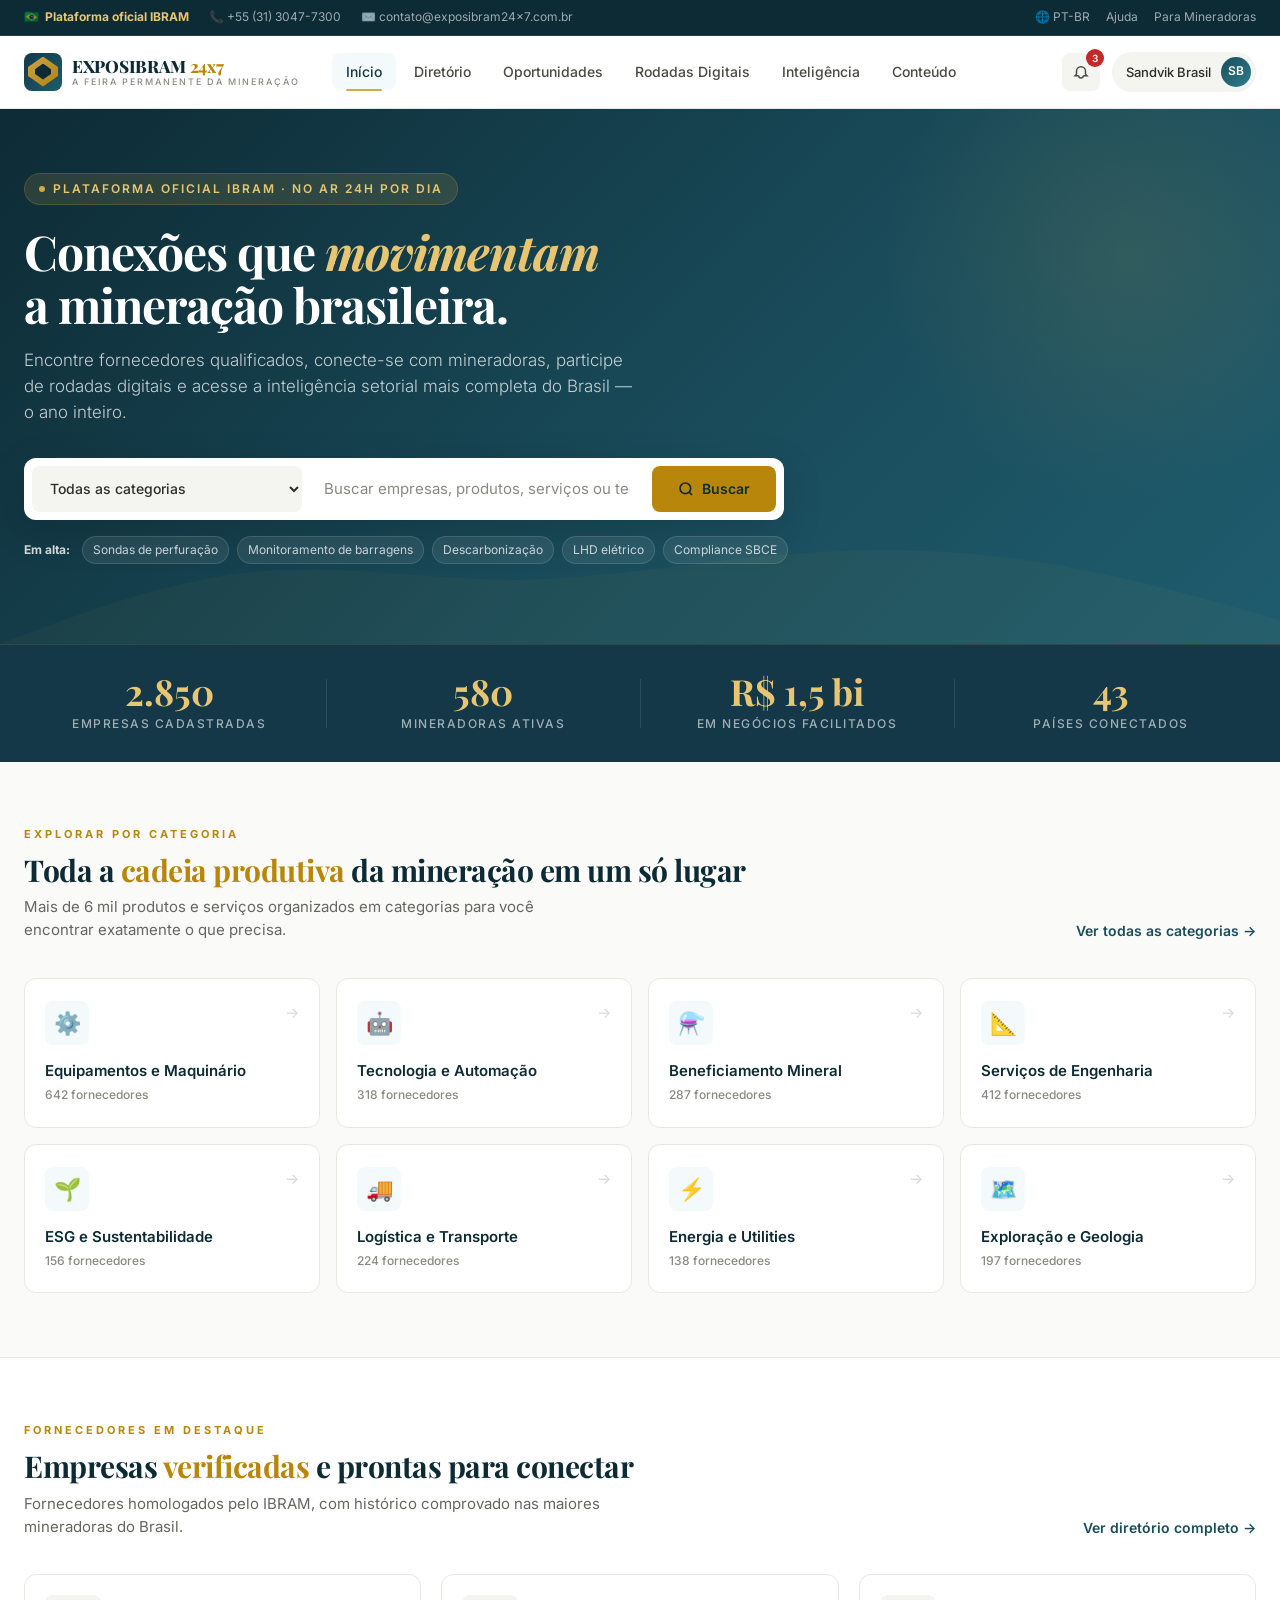
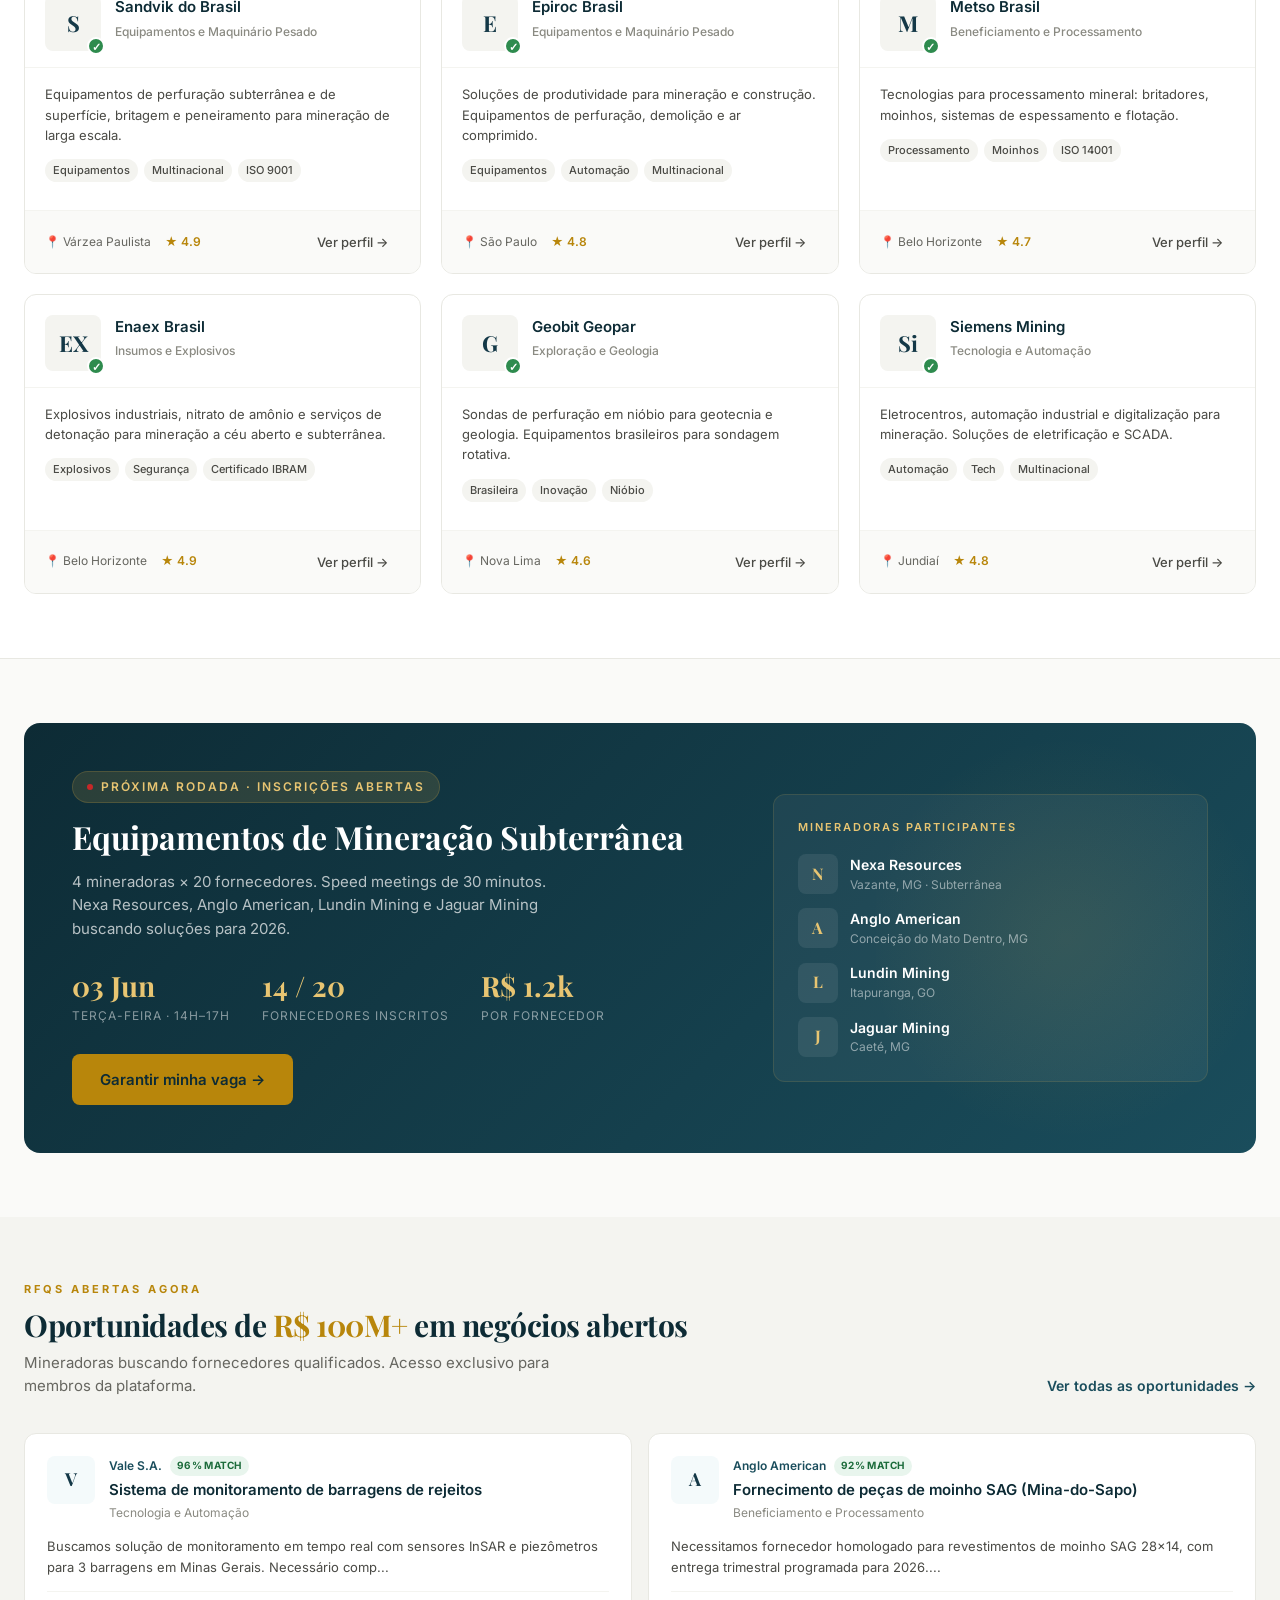
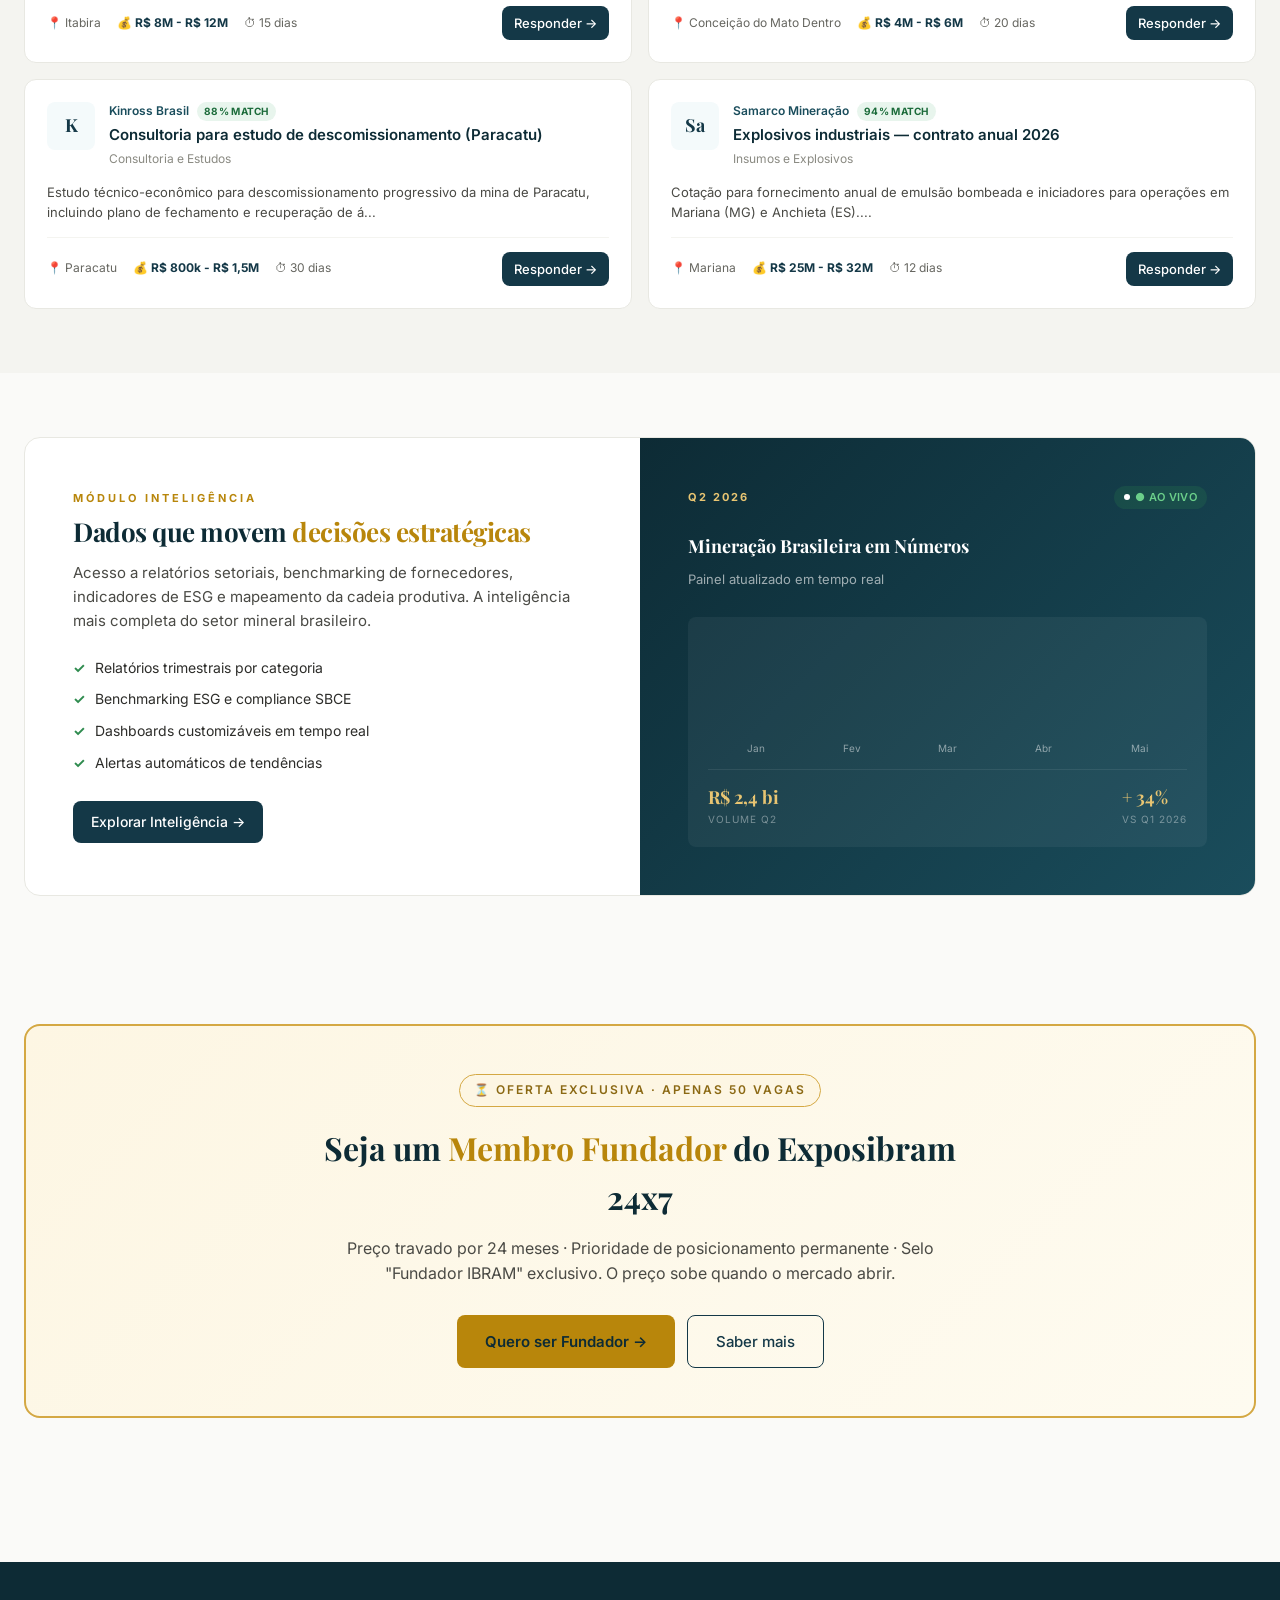
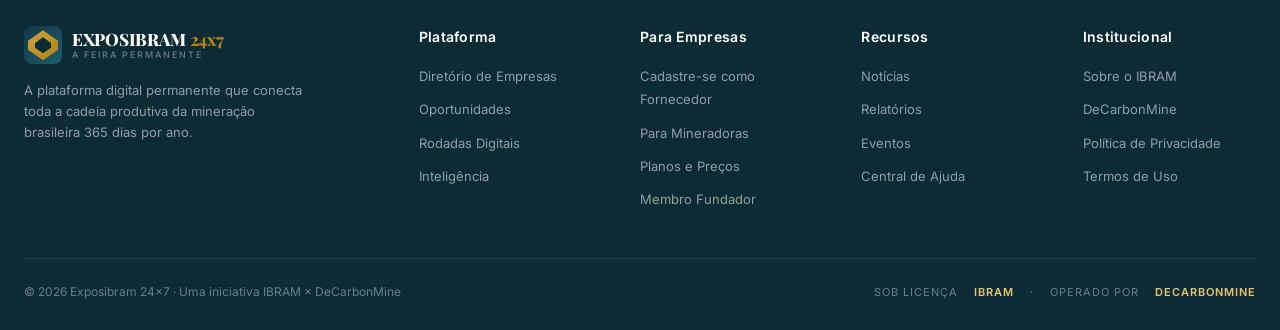
==== index.html @ fc219876 "MVP inicial - Exposibram 24x7 - Plataforma da mineração brasileira" ====
<!DOCTYPE html>
<html lang="pt-BR">
<head>
  <meta charset="UTF-8">
  <meta name="viewport" content="width=device-width, initial-scale=1.0">
  <title>Exposibram 24x7 · A Feira Permanente da Mineração Brasileira</title>
  <meta name="description" content="Plataforma digital permanente que conecta mineradoras, fornecedores, startups e todo o ecossistema da mineração brasileira 365 dias por ano.">
  <link rel="icon" type="image/svg+xml" href="data:image/svg+xml,%3Csvg xmlns='http://www.w3.org/2000/svg' viewBox='0 0 24 24'%3E%3Cpolygon points='12,2 22,8 22,16 12,22 2,16 2,8' fill='%23D4A843'/%3E%3C/svg%3E">
  <link rel="stylesheet" href="assets/styles.css">
</head>
<body data-nav="home">

  <div id="app-header"></div>

  <!-- ─── HERO ──────────────────────────────────────────────── -->
  <section class="hero">
    <div class="container hero-content">
      <span class="hero-eyebrow">
        <span style="width:6px;height:6px;background:var(--gold-500);border-radius:50%;display:inline-block"></span>
        Plataforma oficial IBRAM · No ar 24h por dia
      </span>
      <h1 class="hero-title">
        Conexões que <span>movimentam</span><br>
        a mineração brasileira.
      </h1>
      <p class="hero-subtitle">
        Encontre fornecedores qualificados, conecte-se com mineradoras, participe de rodadas digitais
        e acesse a inteligência setorial mais completa do Brasil — o ano inteiro.
      </p>

      <div class="search-hero">
        <select class="search-hero-select">
          <option>Todas as categorias</option>
          <option>Equipamentos e Maquinário</option>
          <option>Tecnologia e Automação</option>
          <option>Beneficiamento e Processamento</option>
          <option>Serviços de Engenharia</option>
          <option>ESG e Sustentabilidade</option>
          <option>Logística e Transporte</option>
        </select>
        <input class="search-hero-input" type="text" placeholder="Buscar empresas, produtos, serviços ou tecnologias...">
        <a href="diretorio.html" class="search-hero-btn">
          <svg width="16" height="16" viewBox="0 0 24 24" fill="none" stroke="currentColor" stroke-width="2.5"><circle cx="11" cy="11" r="8"/><line x1="21" y1="21" x2="16.65" y2="16.65"/></svg>
          Buscar
        </a>
      </div>

      <div class="search-suggestions">
        <strong>Em alta:</strong>
        <a href="#" class="search-suggestion">Sondas de perfuração</a>
        <a href="#" class="search-suggestion">Monitoramento de barragens</a>
        <a href="#" class="search-suggestion">Descarbonização</a>
        <a href="#" class="search-suggestion">LHD elétrico</a>
        <a href="#" class="search-suggestion">Compliance SBCE</a>
      </div>
    </div>
  </section>

  <!-- ─── STATS BAR ─────────────────────────────────────────── -->
  <section class="stats-bar">
    <div class="container">
      <div class="stats-grid">
        <div class="stat-item">
          <div class="stat-value">2.850</div>
          <div class="stat-label">Empresas Cadastradas</div>
        </div>
        <div class="stat-item">
          <div class="stat-value">580</div>
          <div class="stat-label">Mineradoras Ativas</div>
        </div>
        <div class="stat-item">
          <div class="stat-value">R$ 1,5 bi</div>
          <div class="stat-label">Em Negócios Facilitados</div>
        </div>
        <div class="stat-item">
          <div class="stat-value">43</div>
          <div class="stat-label">Países Conectados</div>
        </div>
      </div>
    </div>
  </section>

  <!-- ─── CATEGORIAS ────────────────────────────────────────── -->
  <section class="section">
    <div class="container">
      <div class="section-header">
        <div>
          <p class="section-eyebrow">Explorar por Categoria</p>
          <h2 class="section-title">Toda a <span>cadeia produtiva</span> da mineração em um só lugar</h2>
          <p class="section-sub">Mais de 6 mil produtos e serviços organizados em categorias para você encontrar exatamente o que precisa.</p>
        </div>
        <a href="diretorio.html" class="section-link">Ver todas as categorias →</a>
      </div>

      <div class="cat-grid">
        <a href="diretorio.html" class="cat-card">
          <div class="cat-card-icon">⚙️</div>
          <div class="cat-card-title">Equipamentos e Maquinário</div>
          <div class="cat-card-count">642 fornecedores</div>
          <span class="cat-card-arrow">→</span>
        </a>
        <a href="diretorio.html" class="cat-card">
          <div class="cat-card-icon">🤖</div>
          <div class="cat-card-title">Tecnologia e Automação</div>
          <div class="cat-card-count">318 fornecedores</div>
          <span class="cat-card-arrow">→</span>
        </a>
        <a href="diretorio.html" class="cat-card">
          <div class="cat-card-icon">⚗️</div>
          <div class="cat-card-title">Beneficiamento Mineral</div>
          <div class="cat-card-count">287 fornecedores</div>
          <span class="cat-card-arrow">→</span>
        </a>
        <a href="diretorio.html" class="cat-card">
          <div class="cat-card-icon">📐</div>
          <div class="cat-card-title">Serviços de Engenharia</div>
          <div class="cat-card-count">412 fornecedores</div>
          <span class="cat-card-arrow">→</span>
        </a>
        <a href="diretorio.html" class="cat-card">
          <div class="cat-card-icon">🌱</div>
          <div class="cat-card-title">ESG e Sustentabilidade</div>
          <div class="cat-card-count">156 fornecedores</div>
          <span class="cat-card-arrow">→</span>
        </a>
        <a href="diretorio.html" class="cat-card">
          <div class="cat-card-icon">🚚</div>
          <div class="cat-card-title">Logística e Transporte</div>
          <div class="cat-card-count">224 fornecedores</div>
          <span class="cat-card-arrow">→</span>
        </a>
        <a href="diretorio.html" class="cat-card">
          <div class="cat-card-icon">⚡</div>
          <div class="cat-card-title">Energia e Utilities</div>
          <div class="cat-card-count">138 fornecedores</div>
          <span class="cat-card-arrow">→</span>
        </a>
        <a href="diretorio.html" class="cat-card">
          <div class="cat-card-icon">🗺️</div>
          <div class="cat-card-title">Exploração e Geologia</div>
          <div class="cat-card-count">197 fornecedores</div>
          <span class="cat-card-arrow">→</span>
        </a>
      </div>
    </div>
  </section>

  <!-- ─── FORNECEDORES EM DESTAQUE ──────────────────────────── -->
  <section class="section" style="background:var(--white); border-top:1px solid var(--gray-200); border-bottom:1px solid var(--gray-200)">
    <div class="container">
      <div class="section-header">
        <div>
          <p class="section-eyebrow">Fornecedores em Destaque</p>
          <h2 class="section-title">Empresas <span>verificadas</span> e prontas para conectar</h2>
          <p class="section-sub">Fornecedores homologados pelo IBRAM, com histórico comprovado nas maiores mineradoras do Brasil.</p>
        </div>
        <a href="diretorio.html" class="section-link">Ver diretório completo →</a>
      </div>

      <div class="company-grid" id="featured-suppliers"></div>
    </div>
  </section>

  <!-- ─── PRÓXIMA RODADA DIGITAL ────────────────────────────── -->
  <section class="section">
    <div class="container">
      <div style="background: linear-gradient(135deg, var(--teal-900), var(--teal-700)); border-radius: var(--radius-xl); padding: 48px; color: var(--white); position:relative; overflow:hidden;">
        <div style="position:absolute; top:0; right:0; width: 380px; height: 100%; background: radial-gradient(circle, rgba(212,168,67,0.1) 0%, transparent 70%);"></div>
        <div style="position:relative; z-index:1; display: grid; grid-template-columns: 1.5fr 1fr; gap: 48px; align-items: center;">
          <div>
            <span class="hero-eyebrow" style="margin-bottom: 16px">
              <span style="width:6px;height:6px;background:var(--red-500);border-radius:50%;display:inline-block;animation:pulse 2s infinite"></span>
              Próxima Rodada · Inscrições Abertas
            </span>
            <h2 style="font-family:var(--font-serif); font-size: 32px; font-weight: 700; line-height: 1.15; margin-bottom: 14px; color: var(--white);">
              Equipamentos de Mineração Subterrânea
            </h2>
            <p style="font-size: 15px; color: rgba(255,255,255,0.7); margin-bottom: 24px; max-width: 480px;">
              4 mineradoras × 20 fornecedores. Speed meetings de 30 minutos. Nexa Resources, Anglo American, Lundin Mining e Jaguar Mining buscando soluções para 2026.
            </p>
            <div style="display:flex; gap:32px; margin-bottom: 28px;">
              <div>
                <div style="font-family:var(--font-serif); font-size: 28px; font-weight:700; color: var(--gold-400)">03 Jun</div>
                <div style="font-size: 12px; color: rgba(255,255,255,0.5); text-transform:uppercase; letter-spacing:1px">Terça-feira · 14h–17h</div>
              </div>
              <div>
                <div style="font-family:var(--font-serif); font-size: 28px; font-weight:700; color: var(--gold-400)">14 / 20</div>
                <div style="font-size: 12px; color: rgba(255,255,255,0.5); text-transform:uppercase; letter-spacing:1px">Fornecedores inscritos</div>
              </div>
              <div>
                <div style="font-family:var(--font-serif); font-size: 28px; font-weight:700; color: var(--gold-400)">R$ 1.2k</div>
                <div style="font-size: 12px; color: rgba(255,255,255,0.5); text-transform:uppercase; letter-spacing:1px">Por fornecedor</div>
              </div>
            </div>
            <a href="rodadas.html" class="btn btn-gold btn-lg">
              Garantir minha vaga →
            </a>
          </div>
          <div style="background: rgba(255,255,255,0.05); border: 1px solid rgba(212,168,67,0.15); border-radius: var(--radius-lg); padding: 24px;">
            <p style="font-size: 11px; color: var(--gold-400); letter-spacing: 2px; text-transform: uppercase; font-weight: 600; margin-bottom: 18px">Mineradoras participantes</p>
            <div style="display:flex; flex-direction:column; gap: 14px">
              <div style="display:flex; align-items:center; gap: 12px">
                <div style="width:40px;height:40px;background:rgba(255,255,255,0.08);border-radius:8px;display:flex;align-items:center;justify-content:center;font-family:var(--font-serif);font-weight:700;color:var(--gold-400);font-size:16px">N</div>
                <div>
                  <div style="color: var(--white); font-weight: 600; font-size: 14px">Nexa Resources</div>
                  <div style="color: rgba(255,255,255,0.5); font-size: 12px">Vazante, MG · Subterrânea</div>
                </div>
              </div>
              <div style="display:flex; align-items:center; gap: 12px">
                <div style="width:40px;height:40px;background:rgba(255,255,255,0.08);border-radius:8px;display:flex;align-items:center;justify-content:center;font-family:var(--font-serif);font-weight:700;color:var(--gold-400);font-size:16px">A</div>
                <div>
                  <div style="color: var(--white); font-weight: 600; font-size: 14px">Anglo American</div>
                  <div style="color: rgba(255,255,255,0.5); font-size: 12px">Conceição do Mato Dentro, MG</div>
                </div>
              </div>
              <div style="display:flex; align-items:center; gap: 12px">
                <div style="width:40px;height:40px;background:rgba(255,255,255,0.08);border-radius:8px;display:flex;align-items:center;justify-content:center;font-family:var(--font-serif);font-weight:700;color:var(--gold-400);font-size:16px">L</div>
                <div>
                  <div style="color: var(--white); font-weight: 600; font-size: 14px">Lundin Mining</div>
                  <div style="color: rgba(255,255,255,0.5); font-size: 12px">Itapuranga, GO</div>
                </div>
              </div>
              <div style="display:flex; align-items:center; gap: 12px">
                <div style="width:40px;height:40px;background:rgba(255,255,255,0.08);border-radius:8px;display:flex;align-items:center;justify-content:center;font-family:var(--font-serif);font-weight:700;color:var(--gold-400);font-size:16px">J</div>
                <div>
                  <div style="color: var(--white); font-weight: 600; font-size: 14px">Jaguar Mining</div>
                  <div style="color: rgba(255,255,255,0.5); font-size: 12px">Caeté, MG</div>
                </div>
              </div>
            </div>
          </div>
        </div>
      </div>
    </div>
  </section>

  <!-- ─── OPORTUNIDADES EM DESTAQUE ─────────────────────────── -->
  <section class="section" style="background: var(--gray-100)">
    <div class="container">
      <div class="section-header">
        <div>
          <p class="section-eyebrow">RFQs Abertas Agora</p>
          <h2 class="section-title">Oportunidades de <span>R$ 100M+</span> em negócios abertos</h2>
          <p class="section-sub">Mineradoras buscando fornecedores qualificados. Acesso exclusivo para membros da plataforma.</p>
        </div>
        <a href="rfq.html" class="section-link">Ver todas as oportunidades →</a>
      </div>

      <div style="display: grid; grid-template-columns: repeat(2, 1fr); gap: 16px" id="featured-rfqs"></div>
    </div>
  </section>

  <!-- ─── INTELIGÊNCIA SETORIAL TEASER ──────────────────────── -->
  <section class="section">
    <div class="container">
      <div style="background:var(--white); border:1px solid var(--gray-200); border-radius:var(--radius-xl); overflow:hidden; display:grid; grid-template-columns: 1fr 1fr;">
        <div style="padding: 48px; display:flex; flex-direction:column; justify-content:center;">
          <p class="section-eyebrow">Módulo Inteligência</p>
          <h2 class="section-title" style="font-size:26px; margin-bottom:14px">Dados que movem <span>decisões estratégicas</span></h2>
          <p style="color: var(--gray-700); margin-bottom: 24px; line-height: 1.6;">
            Acesso a relatórios setoriais, benchmarking de fornecedores, indicadores de ESG e mapeamento da cadeia produtiva.
            A inteligência mais completa do setor mineral brasileiro.
          </p>
          <ul style="list-style:none; display:flex; flex-direction:column; gap:10px; margin-bottom: 28px;">
            <li style="display:flex; align-items:center; gap:10px; font-size:14px; color:var(--gray-800)">
              <span style="color:var(--green-500); font-weight:700">✓</span> Relatórios trimestrais por categoria
            </li>
            <li style="display:flex; align-items:center; gap:10px; font-size:14px; color:var(--gray-800)">
              <span style="color:var(--green-500); font-weight:700">✓</span> Benchmarking ESG e compliance SBCE
            </li>
            <li style="display:flex; align-items:center; gap:10px; font-size:14px; color:var(--gray-800)">
              <span style="color:var(--green-500); font-weight:700">✓</span> Dashboards customizáveis em tempo real
            </li>
            <li style="display:flex; align-items:center; gap:10px; font-size:14px; color:var(--gray-800)">
              <span style="color:var(--green-500); font-weight:700">✓</span> Alertas automáticos de tendências
            </li>
          </ul>
          <a href="inteligencia.html" class="btn btn-primary" style="align-self: flex-start">
            Explorar Inteligência →
          </a>
        </div>
        <div style="background: linear-gradient(135deg, var(--teal-900), var(--teal-700)); padding: 48px; position:relative; overflow:hidden;">
          <div style="position:relative; z-index:1;">
            <div style="display:flex; align-items:center; justify-content:space-between; margin-bottom: 24px;">
              <span style="color: var(--gold-400); font-size:11px; font-weight:700; letter-spacing:2px; text-transform:uppercase">Q2 2026</span>
              <span class="badge-pill badge-live" style="background:rgba(46,139,78,0.2); color: #6BCF8A">● AO VIVO</span>
            </div>
            <h3 style="color: var(--white); font-family:var(--font-serif); font-size:18px; font-weight: 700; margin-bottom: 8px;">Mineração Brasileira em Números</h3>
            <p style="color: rgba(255,255,255,0.6); font-size: 13px; margin-bottom: 28px;">Painel atualizado em tempo real</p>

            <!-- Mini chart simulado -->
            <div style="background: rgba(255,255,255,0.05); border-radius: var(--radius-md); padding: 20px;">
              <div style="display:flex; justify-content:space-between; align-items:flex-end; height: 120px; margin-bottom: 12px;">
                <div style="flex:1; display:flex; flex-direction:column; align-items:center; gap:8px;">
                  <div style="width:24px; height:48%; background: linear-gradient(180deg, var(--gold-500), var(--gold-700)); border-radius: 3px 3px 0 0"></div>
                  <span style="color:rgba(255,255,255,0.5); font-size:10px">Jan</span>
                </div>
                <div style="flex:1; display:flex; flex-direction:column; align-items:center; gap:8px;">
                  <div style="width:24px; height:62%; background: linear-gradient(180deg, var(--gold-500), var(--gold-700)); border-radius: 3px 3px 0 0"></div>
                  <span style="color:rgba(255,255,255,0.5); font-size:10px">Fev</span>
                </div>
                <div style="flex:1; display:flex; flex-direction:column; align-items:center; gap:8px;">
                  <div style="width:24px; height:75%; background: linear-gradient(180deg, var(--gold-500), var(--gold-700)); border-radius: 3px 3px 0 0"></div>
                  <span style="color:rgba(255,255,255,0.5); font-size:10px">Mar</span>
                </div>
                <div style="flex:1; display:flex; flex-direction:column; align-items:center; gap:8px;">
                  <div style="width:24px; height:82%; background: linear-gradient(180deg, var(--gold-500), var(--gold-700)); border-radius: 3px 3px 0 0"></div>
                  <span style="color:rgba(255,255,255,0.5); font-size:10px">Abr</span>
                </div>
                <div style="flex:1; display:flex; flex-direction:column; align-items:center; gap:8px;">
                  <div style="width:24px; height:94%; background: linear-gradient(180deg, var(--gold-500), var(--gold-700)); border-radius: 3px 3px 0 0"></div>
                  <span style="color:rgba(255,255,255,0.5); font-size:10px">Mai</span>
                </div>
              </div>
              <div style="display:flex; justify-content:space-between; padding-top:14px; border-top:1px solid rgba(255,255,255,0.08)">
                <div>
                  <div style="color:var(--gold-400); font-family:var(--font-serif); font-size:18px; font-weight:700">R$ 2,4 bi</div>
                  <div style="color:rgba(255,255,255,0.4); font-size:10px; text-transform:uppercase; letter-spacing:1px">Volume Q2</div>
                </div>
                <div>
                  <div style="color:var(--gold-400); font-family:var(--font-serif); font-size:18px; font-weight:700">+ 34%</div>
                  <div style="color:rgba(255,255,255,0.4); font-size:10px; text-transform:uppercase; letter-spacing:1px">vs Q1 2026</div>
                </div>
              </div>
            </div>
          </div>
        </div>
      </div>
    </div>
  </section>

  <!-- ─── CTA FUNDADOR ──────────────────────────────────────── -->
  <section class="section">
    <div class="container">
      <div style="background:linear-gradient(135deg, var(--gold-100), var(--gold-50)); border: 2px solid var(--gold-500); border-radius: var(--radius-xl); padding: 48px; text-align: center; position:relative; overflow:hidden;">
        <span class="hero-eyebrow" style="background: var(--gold-100); color: var(--gold-700); border: 1px solid var(--gold-500); margin-bottom: 16px">
          ⏳ Oferta Exclusiva · Apenas 50 Vagas
        </span>
        <h2 style="font-family:var(--font-serif); font-size: 32px; font-weight: 700; color: var(--teal-900); margin-bottom: 14px; max-width: 700px; margin-inline:auto;">
          Seja um <span style="color:var(--gold-600)">Membro Fundador</span> do Exposibram 24x7
        </h2>
        <p style="font-size: 16px; color: var(--gray-700); max-width: 620px; margin: 0 auto 28px; line-height: 1.6;">
          Preço travado por 24 meses · Prioridade de posicionamento permanente · Selo "Fundador IBRAM" exclusivo.
          O preço sobe quando o mercado abrir.
        </p>
        <div style="display:inline-flex; gap: 12px;">
          <a href="#" class="btn btn-gold btn-lg">Quero ser Fundador →</a>
          <a href="#" class="btn btn-outline btn-lg">Saber mais</a>
        </div>
      </div>
    </div>
  </section>

  <div id="app-footer"></div>

  <script src="assets/shared.js"></script>
  <script>
    document.addEventListener('DOMContentLoaded', () => {
      // Renderizar fornecedores em destaque (primeiros 6)
      const featured = MOCK.FORNECEDORES.slice(0, 6).map(f => `
        <div class="company-card">
          <div class="company-card-header">
            <div class="company-logo verified">${f.sigla}</div>
            <div class="company-info">
              <div class="company-name">${f.nome}</div>
              <div class="company-cat">${f.categoria}</div>
            </div>
          </div>
          <div class="company-card-body">
            <p class="company-desc">${f.descricao}</p>
            <div class="company-tags">
              ${f.tags.slice(0, 3).map(t => `<span class="tag">${t}</span>`).join('')}
            </div>
          </div>
          <div class="company-card-footer">
            <div class="company-meta">
              <span class="company-meta-item">📍 ${f.cidade.split(',')[0]}</span>
              <span class="company-meta-item company-rating">★ ${f.rating}</span>
            </div>
            <a href="empresa.html" class="btn btn-ghost btn-sm">Ver perfil →</a>
          </div>
        </div>
      `).join('');
      document.getElementById('featured-suppliers').innerHTML = featured;

      // Renderizar RFQs em destaque
      const rfqs = MOCK.RFQS.slice(0, 4).map(r => `
        <div style="background:var(--white); border:1px solid var(--gray-200); border-radius:var(--radius-lg); padding: 22px; transition: all 0.2s; cursor:pointer" onmouseover="this.style.borderColor='var(--teal-500)'; this.style.transform='translateY(-2px)'; this.style.boxShadow='var(--shadow-lg)'" onmouseout="this.style.borderColor='var(--gray-200)'; this.style.transform=''; this.style.boxShadow=''">
          <div style="display:flex; align-items:flex-start; gap: 14px; margin-bottom: 14px;">
            <div style="width:48px; height:48px; background:var(--teal-50); color:var(--teal-800); border-radius:var(--radius-md); display:flex; align-items:center; justify-content:center; font-family:var(--font-serif); font-weight:700; font-size:18px; flex-shrink:0">${r.sigla}</div>
            <div style="flex:1; min-width:0">
              <div style="display:flex; align-items:center; gap: 8px; margin-bottom: 4px;">
                <span style="font-size: 12px; font-weight: 600; color: var(--teal-700)">${r.mineradora}</span>
                <span style="background: var(--green-100); color: var(--green-600); font-size: 10px; font-weight: 700; padding: 2px 7px; border-radius: var(--radius-full); letter-spacing: 0.3px">${r.match}% MATCH</span>
              </div>
              <h3 style="font-weight:600; color:var(--teal-900); font-size: 15px; line-height: 1.35; margin-bottom: 4px">${r.titulo}</h3>
              <div style="font-size:12px; color:var(--gray-500)">${r.categoria}</div>
            </div>
          </div>
          <p style="font-size:13px; color:var(--gray-700); line-height:1.55; margin-bottom: 14px;">${r.descricao.substring(0, 130)}...</p>
          <div style="display:flex; align-items:center; justify-content:space-between; padding-top:14px; border-top: 1px solid var(--gray-100);">
            <div style="display:flex; gap: 16px; font-size: 12px; color: var(--gray-600);">
              <span>📍 ${r.local.split(',')[0]}</span>
              <span>💰 <strong style="color: var(--teal-800)">${r.valor}</strong></span>
              <span>⏱ ${r.prazo}</span>
            </div>
            <a href="rfq.html" class="btn btn-primary btn-sm">Responder →</a>
          </div>
        </div>
      `).join('');
      document.getElementById('featured-rfqs').innerHTML = rfqs;
    });
  </script>
</body>
</html>
---- assets/styles.css ----
/* ═══════════════════════════════════════════════════════════════════
   EXPOSIBRAM 24x7 — DESIGN SYSTEM
   Plataforma Digital Permanente da Mineração Brasileira
═══════════════════════════════════════════════════════════════════ */

@import url('https://fonts.googleapis.com/css2?family=Inter:wght@300;400;500;600;700;800&family=Playfair+Display:wght@600;700;800&family=JetBrains+Mono:wght@400;500&display=swap');

/* ── DESIGN TOKENS ─────────────────────────────────────────────── */
:root {
  /* Cores institucionais — paleta IBRAM × DCM */
  --teal-900: #0D2B35;
  --teal-800: #143847;
  --teal-700: #1A4D5C;
  --teal-600: #1E5C6E;
  --teal-500: #2E7D8C;
  --teal-100: #E6F2F5;
  --teal-50:  #F4FAFB;

  --gold-700: #8B6914;
  --gold-600: #B8860B;
  --gold-500: #D4A843;
  --gold-400: #E8C572;
  --gold-100: #FDF6E3;
  --gold-50:  #FEFBF0;

  --green-600: #1B6B3A;
  --green-500: #2E8B4E;
  --green-100: #E8F5ED;

  --red-600:  #8B1C1C;
  --red-500:  #C62828;
  --red-100:  #FDECEC;

  --gray-900: #1A1A18;
  --gray-800: #2D2D2A;
  --gray-700: #4A4A45;
  --gray-600: #666660;
  --gray-500: #8A8A82;
  --gray-400: #B5B5AD;
  --gray-300: #D8D8D2;
  --gray-200: #E8E8E2;
  --gray-100: #F4F4F0;
  --gray-50:  #FAFAF8;

  --white: #FFFFFF;

  /* Tipografia */
  --font-serif: 'Playfair Display', Georgia, serif;
  --font-sans: 'Inter', -apple-system, BlinkMacSystemFont, sans-serif;
  --font-mono: 'JetBrains Mono', 'Courier New', monospace;

  /* Espaçamento e medidas */
  --radius-sm: 4px;
  --radius-md: 8px;
  --radius-lg: 12px;
  --radius-xl: 16px;
  --radius-2xl: 24px;
  --radius-full: 9999px;

  --shadow-sm: 0 1px 2px rgba(13, 43, 53, 0.04);
  --shadow-md: 0 2px 8px rgba(13, 43, 53, 0.06);
  --shadow-lg: 0 8px 24px rgba(13, 43, 53, 0.08);
  --shadow-xl: 0 16px 40px rgba(13, 43, 53, 0.12);

  --transition: all 0.2s cubic-bezier(0.4, 0, 0.2, 1);
}

/* ── RESET & BASE ─────────────────────────────────────────────── */
*, *::before, *::after { box-sizing: border-box; margin: 0; padding: 0; }

html { -webkit-font-smoothing: antialiased; -moz-osx-font-smoothing: grayscale; scroll-behavior: smooth; }

body {
  font-family: var(--font-sans);
  font-size: 15px;
  line-height: 1.55;
  color: var(--gray-900);
  background: var(--gray-50);
  min-height: 100vh;
}

img { max-width: 100%; display: block; }
a { color: inherit; text-decoration: none; }
button { font-family: inherit; cursor: pointer; border: none; background: none; }
input, textarea, select { font-family: inherit; font-size: inherit; }

/* ── HEADER / NAVEGAÇÃO ───────────────────────────────────────── */
.topbar {
  background: var(--teal-900);
  color: rgba(255,255,255,0.7);
  font-size: 12px;
  padding: 8px 0;
  border-bottom: 1px solid rgba(212, 168, 67, 0.15);
}
.topbar-inner {
  max-width: 1280px;
  margin: 0 auto;
  padding: 0 24px;
  display: flex;
  align-items: center;
  justify-content: space-between;
  gap: 24px;
}
.topbar-left { display: flex; align-items: center; gap: 20px; }
.topbar-item { color: rgba(255,255,255,0.6); display: inline-flex; align-items: center; gap: 6px; }
.topbar-item strong { color: var(--gold-400); }
.topbar-right { display: flex; align-items: center; gap: 16px; }
.topbar-link { color: rgba(255,255,255,0.6); transition: var(--transition); }
.topbar-link:hover { color: var(--gold-400); }

.header {
  background: var(--white);
  border-bottom: 1px solid var(--gray-200);
  position: sticky; top: 0; z-index: 100;
  box-shadow: var(--shadow-sm);
}
.header-inner {
  max-width: 1280px;
  margin: 0 auto;
  padding: 16px 24px;
  display: flex;
  align-items: center;
  gap: 32px;
}
.logo {
  display: flex;
  align-items: center;
  gap: 10px;
  flex-shrink: 0;
}
.logo-mark {
  width: 38px; height: 38px;
  background: linear-gradient(135deg, var(--teal-800), var(--teal-600));
  border-radius: var(--radius-md);
  display: flex; align-items: center; justify-content: center;
  position: relative;
}
.logo-mark::before {
  content: '';
  position: absolute;
  inset: 4px;
  background: linear-gradient(135deg, var(--gold-500), var(--gold-600));
  clip-path: polygon(50% 0, 100% 35%, 100% 65%, 50% 100%, 0 65%, 0 35%);
  opacity: 0.95;
}
.logo-mark::after {
  content: '';
  position: absolute;
  inset: 11px;
  background: var(--teal-900);
  clip-path: polygon(50% 0, 100% 35%, 100% 65%, 50% 100%, 0 65%, 0 35%);
}
.logo-text { display: flex; flex-direction: column; line-height: 1; }
.logo-title {
  font-family: var(--font-serif);
  font-size: 17px;
  font-weight: 800;
  color: var(--teal-900);
  letter-spacing: -0.3px;
}
.logo-title span { color: var(--gold-600); }
.logo-tag {
  font-size: 9px;
  color: var(--gray-500);
  letter-spacing: 2px;
  text-transform: uppercase;
  margin-top: 2px;
  font-weight: 500;
}

.nav { display: flex; align-items: center; gap: 4px; flex: 1; }
.nav-link {
  padding: 8px 14px;
  border-radius: var(--radius-md);
  font-size: 14px;
  font-weight: 500;
  color: var(--gray-700);
  transition: var(--transition);
  position: relative;
}
.nav-link:hover { background: var(--gray-100); color: var(--teal-800); }
.nav-link.active { color: var(--teal-800); background: var(--teal-50); }
.nav-link.active::after {
  content: '';
  position: absolute;
  left: 14px; right: 14px;
  bottom: -1px;
  height: 2px;
  background: var(--gold-500);
  border-radius: 1px;
}

.header-actions { display: flex; align-items: center; gap: 12px; }
.btn-icon {
  width: 38px; height: 38px;
  border-radius: var(--radius-md);
  background: var(--gray-100);
  color: var(--gray-700);
  display: inline-flex;
  align-items: center;
  justify-content: center;
  transition: var(--transition);
}
.btn-icon:hover { background: var(--teal-100); color: var(--teal-800); }
.btn-icon .badge {
  position: absolute;
  top: -4px; right: -4px;
  background: var(--red-500);
  color: var(--white);
  font-size: 10px;
  font-weight: 600;
  min-width: 18px;
  height: 18px;
  border-radius: var(--radius-full);
  display: flex;
  align-items: center;
  justify-content: center;
  padding: 0 4px;
}
.user-chip {
  display: inline-flex;
  align-items: center;
  gap: 10px;
  padding: 5px 5px 5px 14px;
  background: var(--gray-100);
  border-radius: var(--radius-full);
  font-size: 13px;
  font-weight: 500;
  color: var(--gray-800);
  transition: var(--transition);
}
.user-chip:hover { background: var(--teal-100); }
.user-avatar {
  width: 30px; height: 30px;
  border-radius: var(--radius-full);
  background: linear-gradient(135deg, var(--teal-700), var(--teal-500));
  color: var(--white);
  display: inline-flex;
  align-items: center;
  justify-content: center;
  font-weight: 600;
  font-size: 12px;
}

/* ── BOTÕES ───────────────────────────────────────────────────── */
.btn {
  display: inline-flex;
  align-items: center;
  justify-content: center;
  gap: 8px;
  padding: 10px 18px;
  border-radius: var(--radius-md);
  font-size: 14px;
  font-weight: 500;
  transition: var(--transition);
  white-space: nowrap;
}
.btn-primary {
  background: var(--teal-800);
  color: var(--white);
}
.btn-primary:hover { background: var(--teal-900); transform: translateY(-1px); box-shadow: var(--shadow-md); }
.btn-gold {
  background: var(--gold-600);
  color: var(--teal-900);
  font-weight: 600;
}
.btn-gold:hover { background: var(--gold-700); color: var(--white); }
.btn-outline {
  background: transparent;
  color: var(--teal-800);
  border: 1px solid var(--teal-800);
}
.btn-outline:hover { background: var(--teal-800); color: var(--white); }
.btn-ghost {
  background: transparent;
  color: var(--gray-700);
}
.btn-ghost:hover { background: var(--gray-100); }
.btn-sm { padding: 7px 12px; font-size: 13px; }
.btn-lg { padding: 14px 28px; font-size: 15px; }

/* ── CONTAINERS ───────────────────────────────────────────────── */
.container {
  max-width: 1280px;
  margin: 0 auto;
  padding: 0 24px;
}
.container-narrow {
  max-width: 960px;
  margin: 0 auto;
  padding: 0 24px;
}

/* ── HERO BANNER (homepage) ───────────────────────────────────── */
.hero {
  background: linear-gradient(135deg, var(--teal-900) 0%, var(--teal-700) 60%, var(--teal-600) 100%);
  color: var(--white);
  position: relative;
  overflow: hidden;
  padding: 64px 0 80px;
}
.hero::before {
  content: '';
  position: absolute;
  top: -100px; right: -100px;
  width: 500px; height: 500px;
  background: radial-gradient(circle, rgba(212, 168, 67, 0.12) 0%, transparent 70%);
  pointer-events: none;
}
.hero::after {
  content: '';
  position: absolute;
  bottom: 0; left: 0;
  width: 100%; height: 60%;
  background: url("data:image/svg+xml,%3Csvg xmlns='http://www.w3.org/2000/svg' viewBox='0 0 1200 400' preserveAspectRatio='none'%3E%3Cpath d='M0 400L40 380C80 360 160 320 240 310C320 300 400 320 480 320C560 320 640 300 720 290C800 280 880 280 960 295C1040 310 1120 340 1160 355L1200 370V400H0Z' fill='rgba(212,168,67,0.04)'/%3E%3C/svg%3E") no-repeat bottom;
  background-size: cover;
  pointer-events: none;
}
.hero-content { position: relative; z-index: 2; }
.hero-eyebrow {
  display: inline-flex;
  align-items: center;
  gap: 8px;
  background: rgba(212, 168, 67, 0.15);
  color: var(--gold-400);
  font-size: 12px;
  font-weight: 600;
  letter-spacing: 2px;
  text-transform: uppercase;
  padding: 6px 14px;
  border-radius: var(--radius-full);
  margin-bottom: 20px;
  border: 1px solid rgba(212, 168, 67, 0.2);
}
.hero-title {
  font-family: var(--font-serif);
  font-size: 48px;
  font-weight: 700;
  line-height: 1.1;
  letter-spacing: -1px;
  margin-bottom: 16px;
  max-width: 720px;
}
.hero-title span { color: var(--gold-400); font-style: italic; }
.hero-subtitle {
  font-size: 17px;
  color: rgba(255,255,255,0.75);
  max-width: 620px;
  margin-bottom: 32px;
  font-weight: 300;
}

/* ── SEARCH BAR (hero) ───────────────────────────────────────── */
.search-hero {
  background: var(--white);
  border-radius: var(--radius-lg);
  padding: 8px;
  display: flex;
  gap: 8px;
  max-width: 760px;
  box-shadow: 0 12px 40px rgba(0,0,0,0.15);
  margin-bottom: 16px;
}
.search-hero-select {
  background: var(--gray-100);
  border: none;
  border-radius: var(--radius-md);
  padding: 0 14px;
  font-size: 14px;
  font-weight: 500;
  color: var(--gray-800);
  min-width: 200px;
  cursor: pointer;
}
.search-hero-input {
  flex: 1;
  border: none;
  background: transparent;
  padding: 0 14px;
  font-size: 15px;
  color: var(--gray-900);
  outline: none;
}
.search-hero-input::placeholder { color: var(--gray-500); }
.search-hero-btn {
  background: var(--gold-600);
  color: var(--teal-900);
  padding: 12px 26px;
  border-radius: var(--radius-md);
  font-weight: 600;
  font-size: 14px;
  transition: var(--transition);
  display: inline-flex;
  align-items: center;
  gap: 8px;
}
.search-hero-btn:hover { background: var(--gold-700); color: var(--white); }
.search-suggestions {
  display: flex;
  align-items: center;
  gap: 8px;
  flex-wrap: wrap;
  font-size: 12px;
  color: rgba(255,255,255,0.6);
}
.search-suggestions strong { color: rgba(255,255,255,0.8); margin-right: 4px; }
.search-suggestion {
  background: rgba(255,255,255,0.08);
  border: 1px solid rgba(255,255,255,0.12);
  padding: 4px 10px;
  border-radius: var(--radius-full);
  color: rgba(255,255,255,0.75);
  transition: var(--transition);
}
.search-suggestion:hover { background: rgba(212,168,67,0.15); color: var(--gold-400); border-color: rgba(212,168,67,0.3); }

/* ── STATS BAR ───────────────────────────────────────────────── */
.stats-bar {
  background: var(--teal-800);
  padding: 28px 0;
  border-top: 1px solid rgba(212, 168, 67, 0.15);
  position: relative;
  z-index: 2;
}
.stats-grid {
  display: grid;
  grid-template-columns: repeat(4, 1fr);
  gap: 24px;
}
.stat-item {
  text-align: center;
  position: relative;
}
.stat-item + .stat-item::before {
  content: '';
  position: absolute;
  left: -12px;
  top: 10%;
  height: 80%;
  width: 1px;
  background: rgba(255,255,255,0.1);
}
.stat-value {
  font-family: var(--font-serif);
  font-size: 36px;
  font-weight: 700;
  color: var(--gold-400);
  line-height: 1;
  margin-bottom: 6px;
}
.stat-label {
  font-size: 12px;
  color: rgba(255,255,255,0.6);
  letter-spacing: 1.5px;
  text-transform: uppercase;
  font-weight: 500;
}

/* ── SEÇÕES ──────────────────────────────────────────────────── */
.section { padding: 64px 0; }
.section-tight { padding: 40px 0; }
.section-header { margin-bottom: 36px; display: flex; align-items: flex-end; justify-content: space-between; gap: 24px; }
.section-eyebrow {
  font-size: 11px;
  font-weight: 700;
  letter-spacing: 3px;
  text-transform: uppercase;
  color: var(--gold-600);
  margin-bottom: 10px;
}
.section-title {
  font-family: var(--font-serif);
  font-size: 30px;
  font-weight: 700;
  color: var(--teal-900);
  letter-spacing: -0.5px;
  line-height: 1.15;
}
.section-title span { color: var(--gold-600); }
.section-sub {
  color: var(--gray-600);
  margin-top: 8px;
  font-size: 15px;
  max-width: 580px;
}
.section-link {
  color: var(--teal-700);
  font-weight: 600;
  font-size: 14px;
  display: inline-flex;
  align-items: center;
  gap: 6px;
  white-space: nowrap;
}
.section-link:hover { color: var(--gold-600); }

/* ── CATEGORIA CARDS (homepage) ─────────────────────────────── */
.cat-grid {
  display: grid;
  grid-template-columns: repeat(4, 1fr);
  gap: 16px;
}
.cat-card {
  background: var(--white);
  border: 1px solid var(--gray-200);
  border-radius: var(--radius-lg);
  padding: 22px 20px;
  transition: var(--transition);
  position: relative;
  overflow: hidden;
  cursor: pointer;
}
.cat-card:hover {
  border-color: var(--teal-700);
  transform: translateY(-2px);
  box-shadow: var(--shadow-lg);
}
.cat-card-icon {
  width: 44px; height: 44px;
  border-radius: var(--radius-md);
  background: var(--teal-50);
  color: var(--teal-700);
  display: inline-flex;
  align-items: center;
  justify-content: center;
  margin-bottom: 14px;
  font-size: 22px;
}
.cat-card-title {
  font-weight: 600;
  font-size: 15px;
  color: var(--teal-900);
  margin-bottom: 4px;
}
.cat-card-count {
  font-size: 12px;
  color: var(--gray-500);
  font-weight: 500;
}
.cat-card-arrow {
  position: absolute;
  top: 22px; right: 20px;
  color: var(--gray-300);
  transition: var(--transition);
}
.cat-card:hover .cat-card-arrow { color: var(--gold-600); transform: translateX(2px); }

/* ── COMPANY CARDS (diretório, etc.) ─────────────────────────── */
.company-grid {
  display: grid;
  grid-template-columns: repeat(3, 1fr);
  gap: 20px;
}
.company-card {
  background: var(--white);
  border: 1px solid var(--gray-200);
  border-radius: var(--radius-lg);
  overflow: hidden;
  transition: var(--transition);
  display: flex;
  flex-direction: column;
}
.company-card:hover {
  border-color: var(--teal-500);
  transform: translateY(-2px);
  box-shadow: var(--shadow-lg);
}
.company-card-header {
  padding: 20px 20px 16px;
  display: flex;
  align-items: flex-start;
  gap: 14px;
  border-bottom: 1px solid var(--gray-100);
}
.company-logo {
  width: 56px; height: 56px;
  border-radius: var(--radius-md);
  background: var(--gray-100);
  display: inline-flex;
  align-items: center;
  justify-content: center;
  font-family: var(--font-serif);
  font-size: 22px;
  font-weight: 700;
  color: var(--teal-800);
  flex-shrink: 0;
  position: relative;
}
.company-logo.verified::after {
  content: '✓';
  position: absolute;
  bottom: -4px; right: -4px;
  width: 18px; height: 18px;
  background: var(--green-500);
  color: var(--white);
  border-radius: var(--radius-full);
  font-size: 11px;
  font-weight: 700;
  display: flex;
  align-items: center;
  justify-content: center;
  border: 2px solid var(--white);
}
.company-info { flex: 1; min-width: 0; }
.company-name {
  font-weight: 600;
  font-size: 15px;
  color: var(--teal-900);
  margin-bottom: 4px;
  display: flex;
  align-items: center;
  gap: 6px;
}
.company-cat {
  font-size: 12px;
  color: var(--gray-500);
  font-weight: 500;
}
.company-card-body { padding: 16px 20px; flex: 1; }
.company-desc {
  font-size: 13px;
  color: var(--gray-700);
  line-height: 1.55;
  margin-bottom: 14px;
}
.company-tags { display: flex; flex-wrap: wrap; gap: 6px; margin-bottom: 12px; }
.tag {
  font-size: 11px;
  padding: 3px 8px;
  background: var(--gray-100);
  border-radius: var(--radius-full);
  color: var(--gray-700);
  font-weight: 500;
}
.tag-gold { background: var(--gold-100); color: var(--gold-700); }
.tag-teal { background: var(--teal-100); color: var(--teal-700); }
.tag-green { background: var(--green-100); color: var(--green-600); }
.company-card-footer {
  padding: 14px 20px;
  border-top: 1px solid var(--gray-100);
  display: flex;
  align-items: center;
  justify-content: space-between;
  background: var(--gray-50);
}
.company-meta {
  display: flex;
  align-items: center;
  gap: 14px;
  font-size: 12px;
  color: var(--gray-600);
}
.company-meta-item { display: inline-flex; align-items: center; gap: 4px; }
.company-rating { color: var(--gold-600); font-weight: 600; }

/* ── FOOTER ──────────────────────────────────────────────────── */
.footer {
  background: var(--teal-900);
  color: rgba(255,255,255,0.7);
  padding: 64px 0 28px;
  margin-top: 80px;
}
.footer-grid {
  display: grid;
  grid-template-columns: 2fr 1fr 1fr 1fr 1fr;
  gap: 48px;
  margin-bottom: 48px;
}
.footer-brand { max-width: 280px; }
.footer-brand .logo-title { color: var(--white); }
.footer-brand p {
  margin-top: 16px;
  font-size: 13px;
  line-height: 1.6;
  color: rgba(255,255,255,0.55);
}
.footer-col-title {
  color: var(--white);
  font-weight: 600;
  font-size: 14px;
  margin-bottom: 16px;
  letter-spacing: 0.3px;
}
.footer-col ul { list-style: none; display: flex; flex-direction: column; gap: 10px; }
.footer-col a {
  color: rgba(255,255,255,0.55);
  font-size: 13px;
  transition: var(--transition);
}
.footer-col a:hover { color: var(--gold-400); }
.footer-bottom {
  padding-top: 24px;
  border-top: 1px solid rgba(255,255,255,0.08);
  display: flex;
  align-items: center;
  justify-content: space-between;
  font-size: 12px;
  color: rgba(255,255,255,0.4);
}
.footer-partners {
  display: flex;
  align-items: center;
  gap: 16px;
  font-size: 11px;
  letter-spacing: 1px;
  text-transform: uppercase;
}

/* ── PAGE HEADER (páginas internas) ──────────────────────────── */
.page-header {
  background: linear-gradient(135deg, var(--teal-900), var(--teal-700));
  color: var(--white);
  padding: 32px 0;
}
.breadcrumb {
  display: flex;
  align-items: center;
  gap: 8px;
  font-size: 13px;
  color: rgba(255,255,255,0.6);
  margin-bottom: 12px;
}
.breadcrumb a { color: rgba(255,255,255,0.6); transition: var(--transition); }
.breadcrumb a:hover { color: var(--gold-400); }
.breadcrumb-sep { color: rgba(255,255,255,0.3); }
.page-title {
  font-family: var(--font-serif);
  font-size: 28px;
  font-weight: 700;
  color: var(--white);
  letter-spacing: -0.5px;
}

/* ── LAYOUT COM SIDEBAR (diretório) ──────────────────────────── */
.layout-sidebar {
  display: grid;
  grid-template-columns: 280px 1fr;
  gap: 28px;
  align-items: flex-start;
  padding: 32px 0;
}
.sidebar {
  background: var(--white);
  border: 1px solid var(--gray-200);
  border-radius: var(--radius-lg);
  padding: 22px;
  position: sticky;
  top: 96px;
}
.filter-group { margin-bottom: 22px; padding-bottom: 22px; border-bottom: 1px solid var(--gray-100); }
.filter-group:last-child { border-bottom: none; padding-bottom: 0; margin-bottom: 0; }
.filter-title {
  font-size: 12px;
  font-weight: 700;
  letter-spacing: 1.5px;
  text-transform: uppercase;
  color: var(--gray-500);
  margin-bottom: 12px;
}
.filter-options { display: flex; flex-direction: column; gap: 8px; }
.filter-option {
  display: flex;
  align-items: center;
  gap: 10px;
  padding: 6px 0;
  font-size: 14px;
  color: var(--gray-800);
  cursor: pointer;
  transition: var(--transition);
}
.filter-option:hover { color: var(--teal-700); }
.filter-option input[type="checkbox"] {
  accent-color: var(--teal-700);
  width: 16px; height: 16px;
}
.filter-option-count {
  margin-left: auto;
  font-size: 12px;
  color: var(--gray-500);
  font-weight: 500;
}

/* ── RESULTS HEADER ───────────────────────────────────────────── */
.results-header {
  display: flex;
  align-items: center;
  justify-content: space-between;
  margin-bottom: 20px;
  padding: 16px 0;
}
.results-count {
  font-size: 14px;
  color: var(--gray-700);
}
.results-count strong { color: var(--teal-900); font-weight: 700; }
.results-sort {
  display: flex;
  align-items: center;
  gap: 12px;
}
.results-sort select {
  background: var(--white);
  border: 1px solid var(--gray-300);
  padding: 7px 12px;
  border-radius: var(--radius-md);
  font-size: 13px;
  cursor: pointer;
}

/* ── DASHBOARD STYLES ─────────────────────────────────────────── */
.dashboard-wrap {
  background: var(--gray-100);
  min-height: calc(100vh - 130px);
  padding: 32px 0;
}
.dashboard-header {
  display: flex;
  align-items: flex-end;
  justify-content: space-between;
  margin-bottom: 28px;
}
.welcome-block h1 {
  font-family: var(--font-serif);
  font-size: 26px;
  font-weight: 700;
  color: var(--teal-900);
  margin-bottom: 4px;
}
.welcome-block p { color: var(--gray-600); font-size: 14px; }
.kpi-grid {
  display: grid;
  grid-template-columns: repeat(4, 1fr);
  gap: 16px;
  margin-bottom: 28px;
}
.kpi-card {
  background: var(--white);
  border: 1px solid var(--gray-200);
  border-radius: var(--radius-lg);
  padding: 20px;
  transition: var(--transition);
}
.kpi-card:hover { box-shadow: var(--shadow-md); border-color: var(--gray-300); }
.kpi-header {
  display: flex;
  align-items: center;
  justify-content: space-between;
  margin-bottom: 16px;
}
.kpi-icon {
  width: 40px; height: 40px;
  border-radius: var(--radius-md);
  display: inline-flex;
  align-items: center;
  justify-content: center;
  font-size: 18px;
}
.kpi-icon-teal { background: var(--teal-100); color: var(--teal-700); }
.kpi-icon-gold { background: var(--gold-100); color: var(--gold-600); }
.kpi-icon-green { background: var(--green-100); color: var(--green-600); }
.kpi-trend {
  font-size: 12px;
  font-weight: 600;
  padding: 4px 8px;
  border-radius: var(--radius-full);
}
.kpi-trend-up { background: var(--green-100); color: var(--green-600); }
.kpi-trend-down { background: var(--red-100); color: var(--red-500); }
.kpi-value {
  font-family: var(--font-serif);
  font-size: 30px;
  font-weight: 700;
  color: var(--teal-900);
  line-height: 1.1;
  margin-bottom: 4px;
}
.kpi-label {
  font-size: 12px;
  color: var(--gray-600);
  letter-spacing: 0.5px;
  text-transform: uppercase;
  font-weight: 500;
}

.panel {
  background: var(--white);
  border: 1px solid var(--gray-200);
  border-radius: var(--radius-lg);
  overflow: hidden;
}
.panel-header {
  padding: 18px 22px;
  border-bottom: 1px solid var(--gray-200);
  display: flex;
  align-items: center;
  justify-content: space-between;
}
.panel-title {
  font-family: var(--font-serif);
  font-size: 17px;
  font-weight: 700;
  color: var(--teal-900);
}
.panel-body { padding: 22px; }

/* ── LEADS LIST ──────────────────────────────────────────────── */
.lead-list { display: flex; flex-direction: column; gap: 0; }
.lead-item {
  display: grid;
  grid-template-columns: 48px 1fr auto auto;
  gap: 14px;
  align-items: center;
  padding: 14px 0;
  border-bottom: 1px solid var(--gray-100);
}
.lead-item:last-child { border-bottom: none; }
.lead-logo {
  width: 44px; height: 44px;
  border-radius: var(--radius-md);
  background: var(--gray-100);
  font-family: var(--font-serif);
  font-weight: 700;
  font-size: 16px;
  color: var(--teal-800);
  display: inline-flex;
  align-items: center;
  justify-content: center;
}
.lead-meta { min-width: 0; }
.lead-title { font-weight: 600; font-size: 14px; color: var(--teal-900); margin-bottom: 2px; }
.lead-sub { font-size: 12px; color: var(--gray-600); }
.lead-match {
  background: var(--green-100);
  color: var(--green-600);
  font-size: 11px;
  font-weight: 700;
  padding: 4px 8px;
  border-radius: var(--radius-full);
}

/* ── PROGRESS BAR ────────────────────────────────────────────── */
.progress-track {
  height: 8px;
  background: var(--gray-200);
  border-radius: var(--radius-full);
  overflow: hidden;
}
.progress-fill {
  height: 100%;
  background: linear-gradient(90deg, var(--teal-500), var(--gold-500));
  border-radius: var(--radius-full);
}

/* ── BADGES ──────────────────────────────────────────────────── */
.badge-pill {
  display: inline-flex;
  align-items: center;
  gap: 5px;
  padding: 3px 10px;
  border-radius: var(--radius-full);
  font-size: 11px;
  font-weight: 600;
  letter-spacing: 0.3px;
}
.badge-live {
  background: var(--red-500);
  color: var(--white);
}
.badge-live::before {
  content: '';
  width: 6px; height: 6px;
  border-radius: var(--radius-full);
  background: var(--white);
  animation: pulse 2s infinite;
}
@keyframes pulse {
  0%, 100% { opacity: 1; }
  50% { opacity: 0.4; }
}

/* ── RESPONSIVO BÁSICO ───────────────────────────────────────── */
@media (max-width: 968px) {
  .hero-title { font-size: 34px; }
  .stats-grid { grid-template-columns: repeat(2, 1fr); gap: 16px; }
  .cat-grid { grid-template-columns: repeat(2, 1fr); }
  .company-grid { grid-template-columns: 1fr; }
  .layout-sidebar { grid-template-columns: 1fr; }
  .sidebar { position: static; }
  .kpi-grid { grid-template-columns: repeat(2, 1fr); }
  .footer-grid { grid-template-columns: 1fr 1fr; gap: 32px; }
  .nav { display: none; }
}

/* ── UTILS ───────────────────────────────────────────────────── */
.flex { display: flex; }
.flex-col { flex-direction: column; }
.items-center { align-items: center; }
.justify-between { justify-content: space-between; }
.gap-2 { gap: 8px; } .gap-3 { gap: 12px; } .gap-4 { gap: 16px; }
.mt-2 { margin-top: 8px; } .mt-4 { margin-top: 16px; } .mt-6 { margin-top: 24px; }
.mb-2 { margin-bottom: 8px; } .mb-4 { margin-bottom: 16px; } .mb-6 { margin-bottom: 24px; }
.text-sm { font-size: 13px; } .text-xs { font-size: 12px; }
.text-gray { color: var(--gray-600); }
.text-teal { color: var(--teal-800); }
.text-gold { color: var(--gold-600); }
.font-semibold { font-weight: 600; }
.font-serif { font-family: var(--font-serif); }
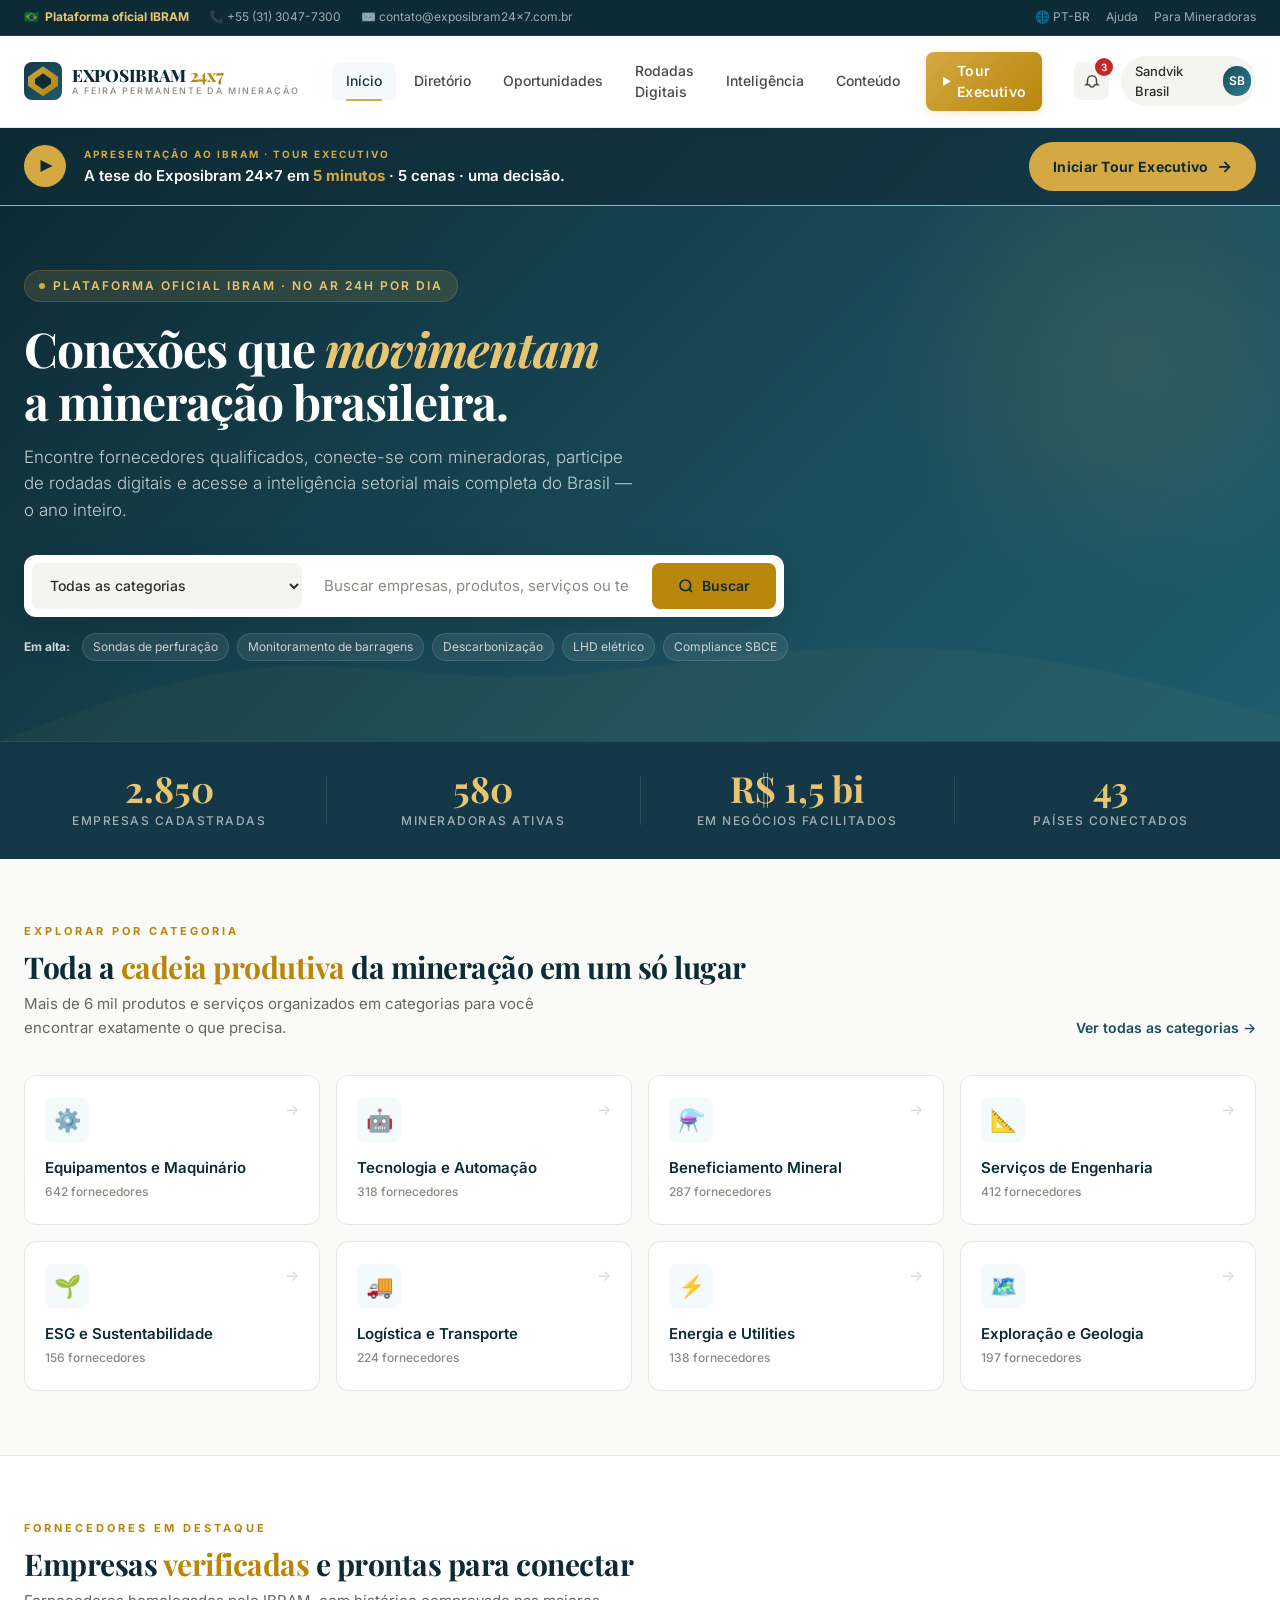
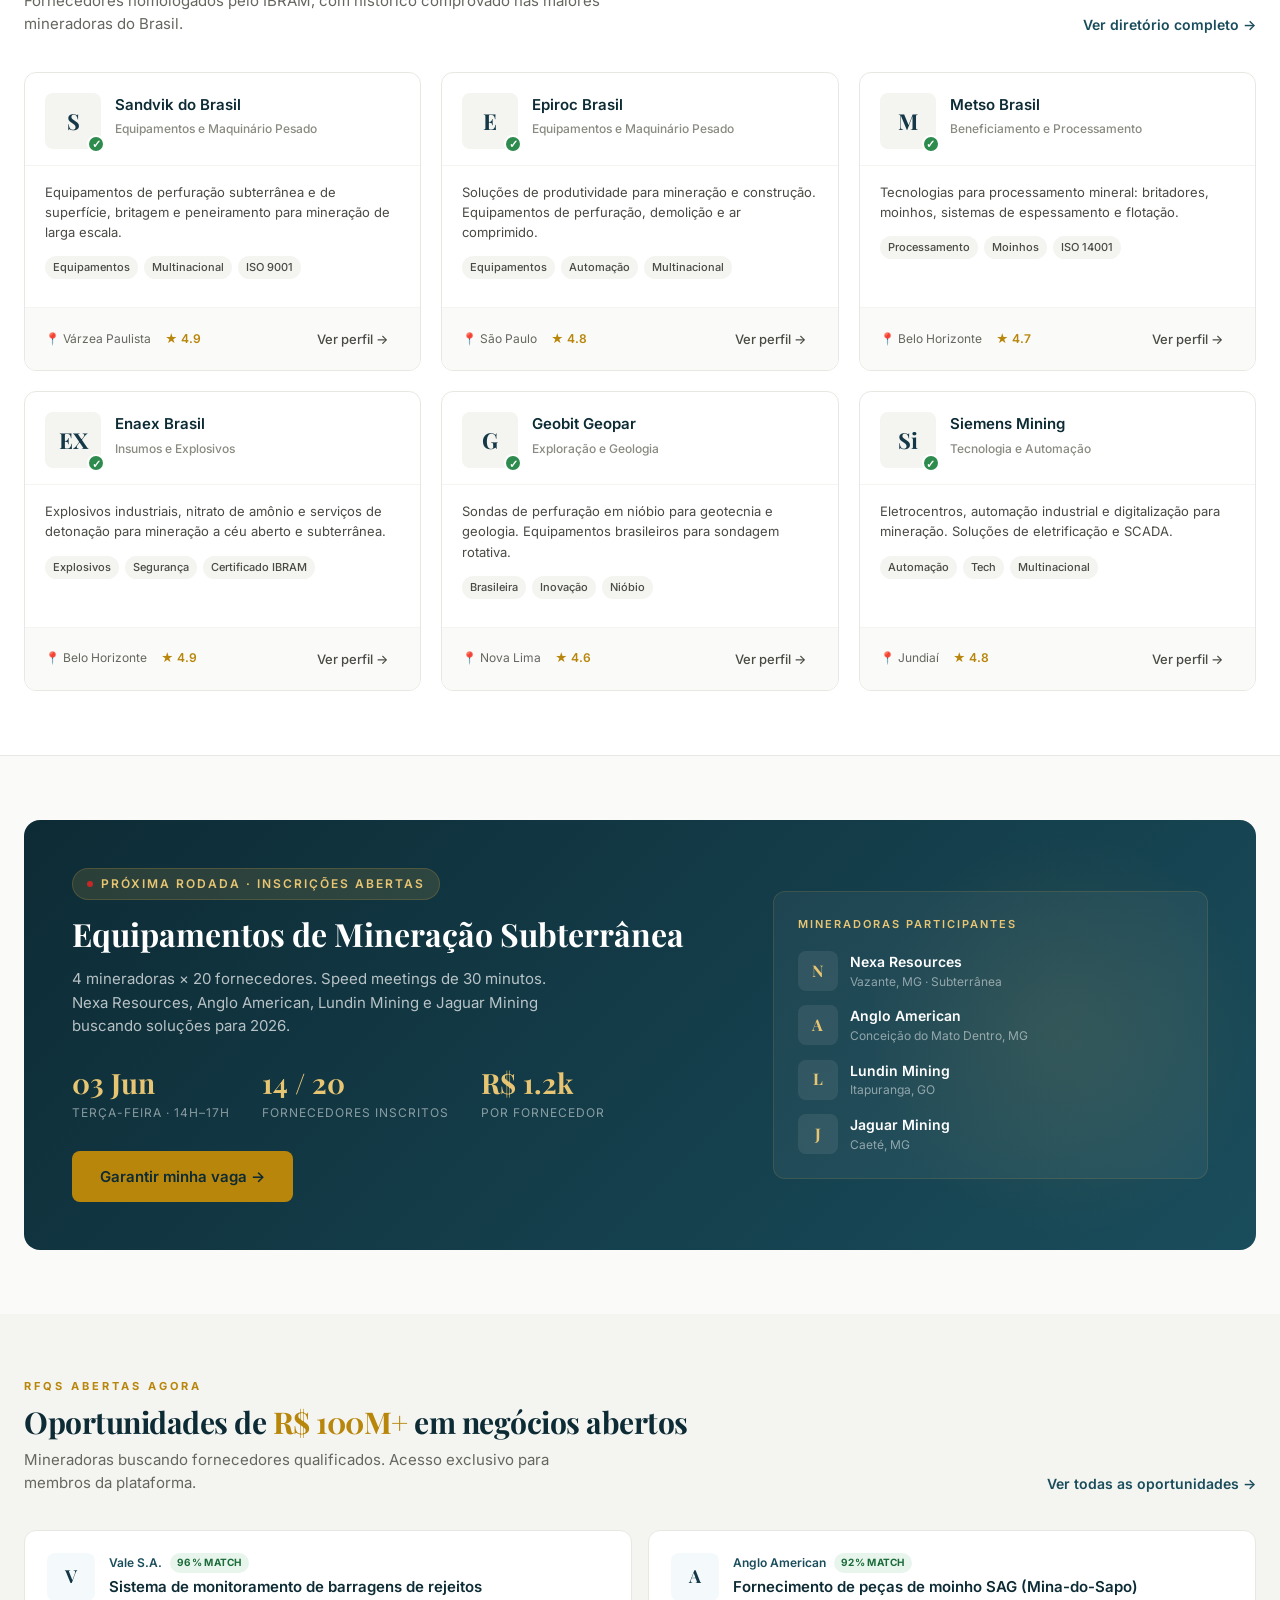
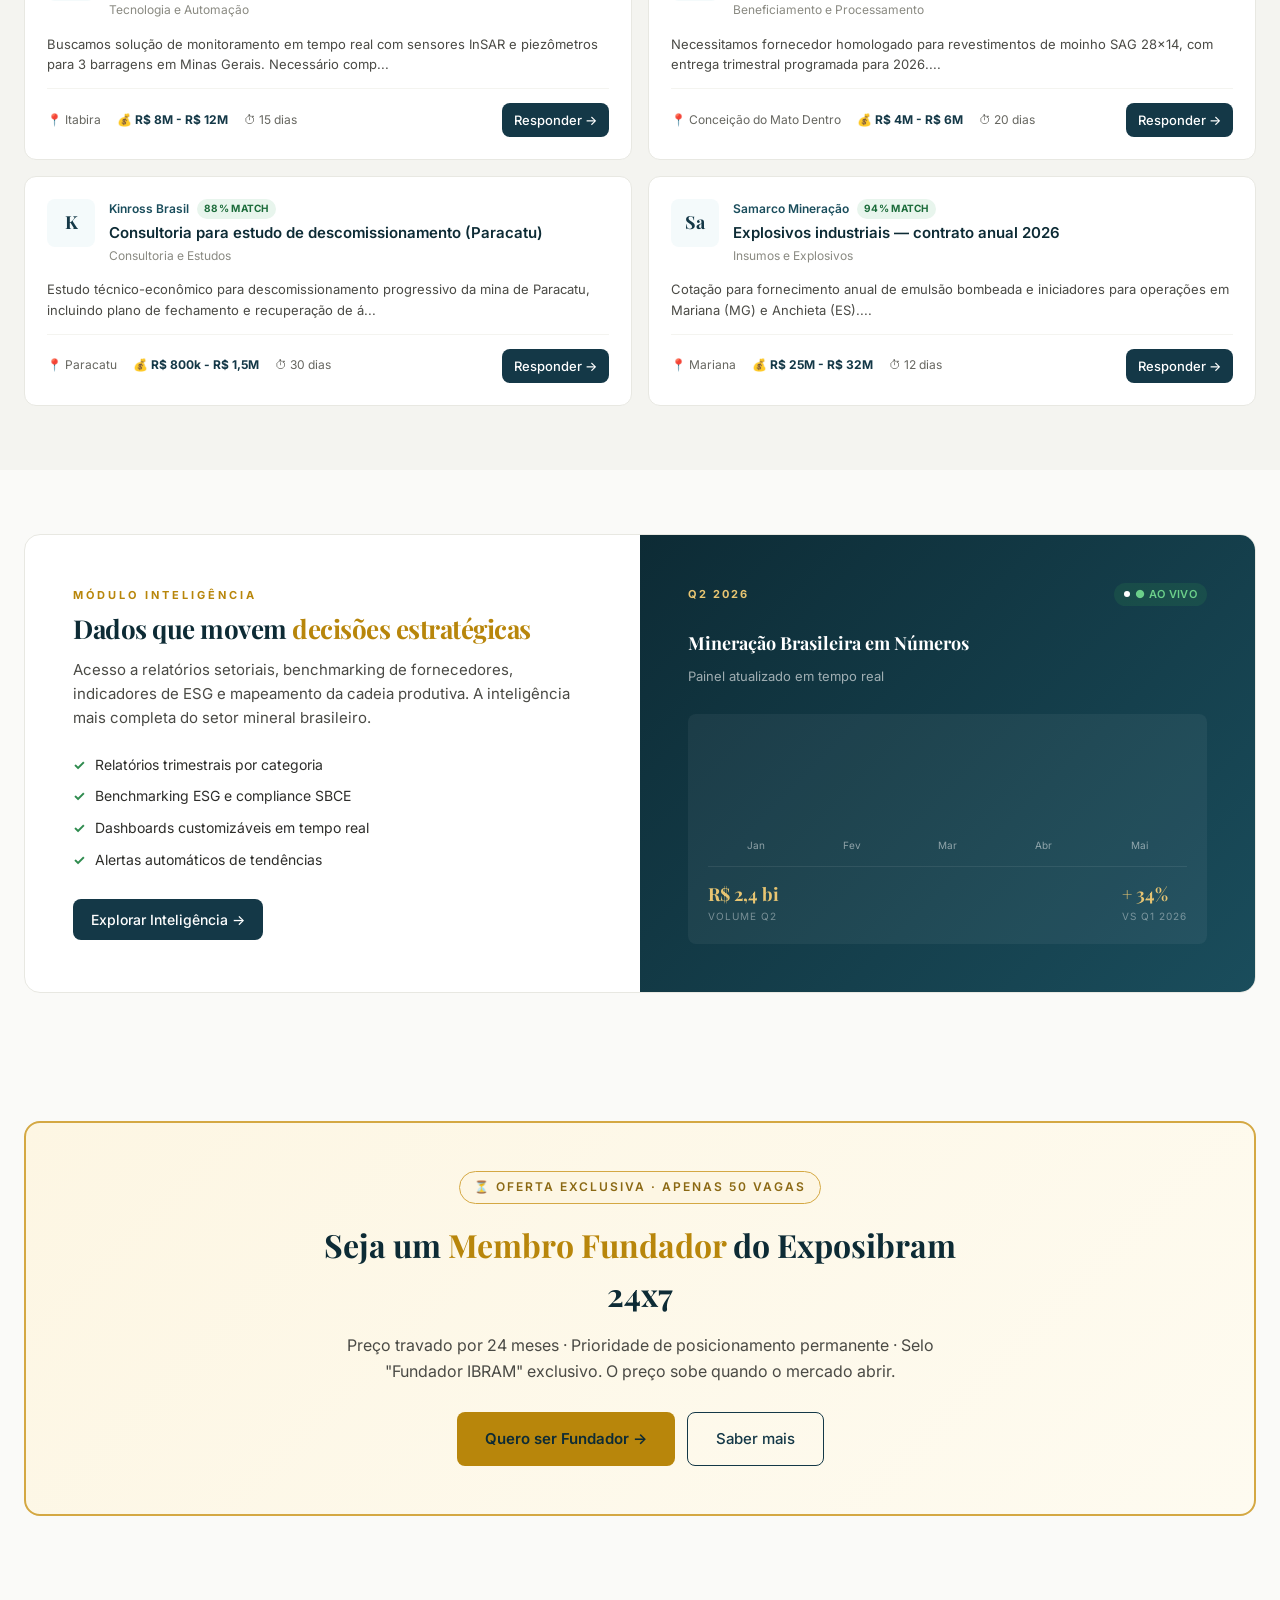
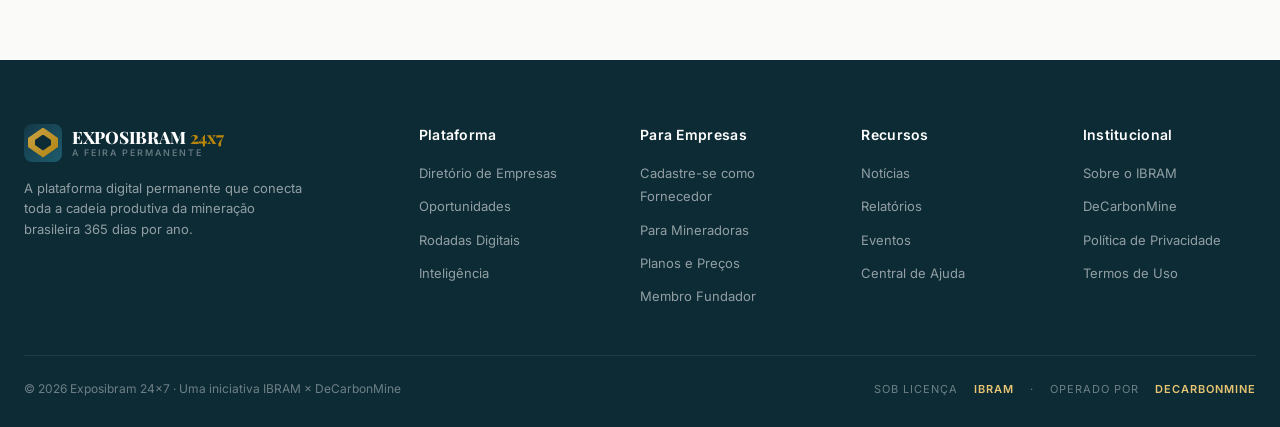
==== commit 892a5ca5: "feat: adiciona Tour Executivo integrado para apresentações ao IBRAM - Nova página demo.html com tour" ====
--- a/index.html
+++ b/index.html
@@ -11,6 +11,25 @@
 <body data-nav="home">
 
   <div id="app-header"></div>
+
+  <!-- ─── EXECUTIVE TOUR BANNER ─────────────────────────────── -->
+  <section style="background: linear-gradient(135deg, var(--teal-900) 0%, var(--teal-800) 100%); color: var(--white); padding: 14px 0; border-bottom: 1px solid var(--gold-500);">
+    <div class="container" style="display: flex; align-items: center; justify-content: space-between; gap: 24px; flex-wrap: wrap;">
+      <div style="display: flex; align-items: center; gap: 18px;">
+        <div style="width: 42px; height: 42px; background: var(--gold-500); border-radius: 50%; display: flex; align-items: center; justify-content: center; flex-shrink: 0;">
+          <svg width="18" height="18" viewBox="0 0 24 24" fill="var(--teal-900)" stroke="none"><polygon points="6,4 22,12 6,20"/></svg>
+        </div>
+        <div>
+          <div style="font-size: 10px; font-weight: 700; letter-spacing: 2px; text-transform: uppercase; color: var(--gold-500); margin-bottom: 2px;">Apresentação ao IBRAM · Tour Executivo</div>
+          <div style="font-size: 15px; font-weight: 600; line-height: 1.4;">A tese do Exposibram 24x7 em <strong style="color: var(--gold-500);">5 minutos</strong> · 5 cenas · uma decisão.</div>
+        </div>
+      </div>
+      <a href="demo.html" style="display: inline-flex; align-items: center; gap: 8px; padding: 12px 24px; background: var(--gold-500); color: var(--teal-900); font-weight: 700; font-size: 14px; border-radius: 100px; text-decoration: none; letter-spacing: 0.3px; transition: var(--transition); white-space: nowrap;" onmouseover="this.style.background='var(--gold-400)'" onmouseout="this.style.background='var(--gold-500)'">
+        Iniciar Tour Executivo
+        <span style="font-size: 16px;">→</span>
+      </a>
+    </div>
+  </section>
 
   <!-- ─── HERO ──────────────────────────────────────────────── -->
   <section class="hero">
--- a/assets/styles.css
+++ b/assets/styles.css
@@ -188,6 +188,31 @@
   height: 2px;
   background: var(--gold-500);
   border-radius: 1px;
+}
+
+/* Tour Executivo — botão destacado dourado no header */
+.nav-link.tour {
+  background: linear-gradient(135deg, var(--gold-500), var(--gold-600));
+  color: var(--white);
+  font-weight: 600;
+  padding: 8px 16px;
+  margin-left: 8px;
+  display: inline-flex;
+  align-items: center;
+  gap: 6px;
+  box-shadow: 0 2px 8px rgba(212, 168, 67, 0.25);
+  letter-spacing: 0.2px;
+}
+.nav-link.tour:hover {
+  background: linear-gradient(135deg, var(--gold-400), var(--gold-500));
+  color: var(--teal-900);
+  transform: translateY(-1px);
+  box-shadow: 0 4px 12px rgba(212, 168, 67, 0.4);
+}
+.nav-link.tour::before {
+  content: "▶";
+  font-size: 10px;
+  display: inline-block;
 }
 
 .header-actions { display: flex; align-items: center; gap: 12px; }
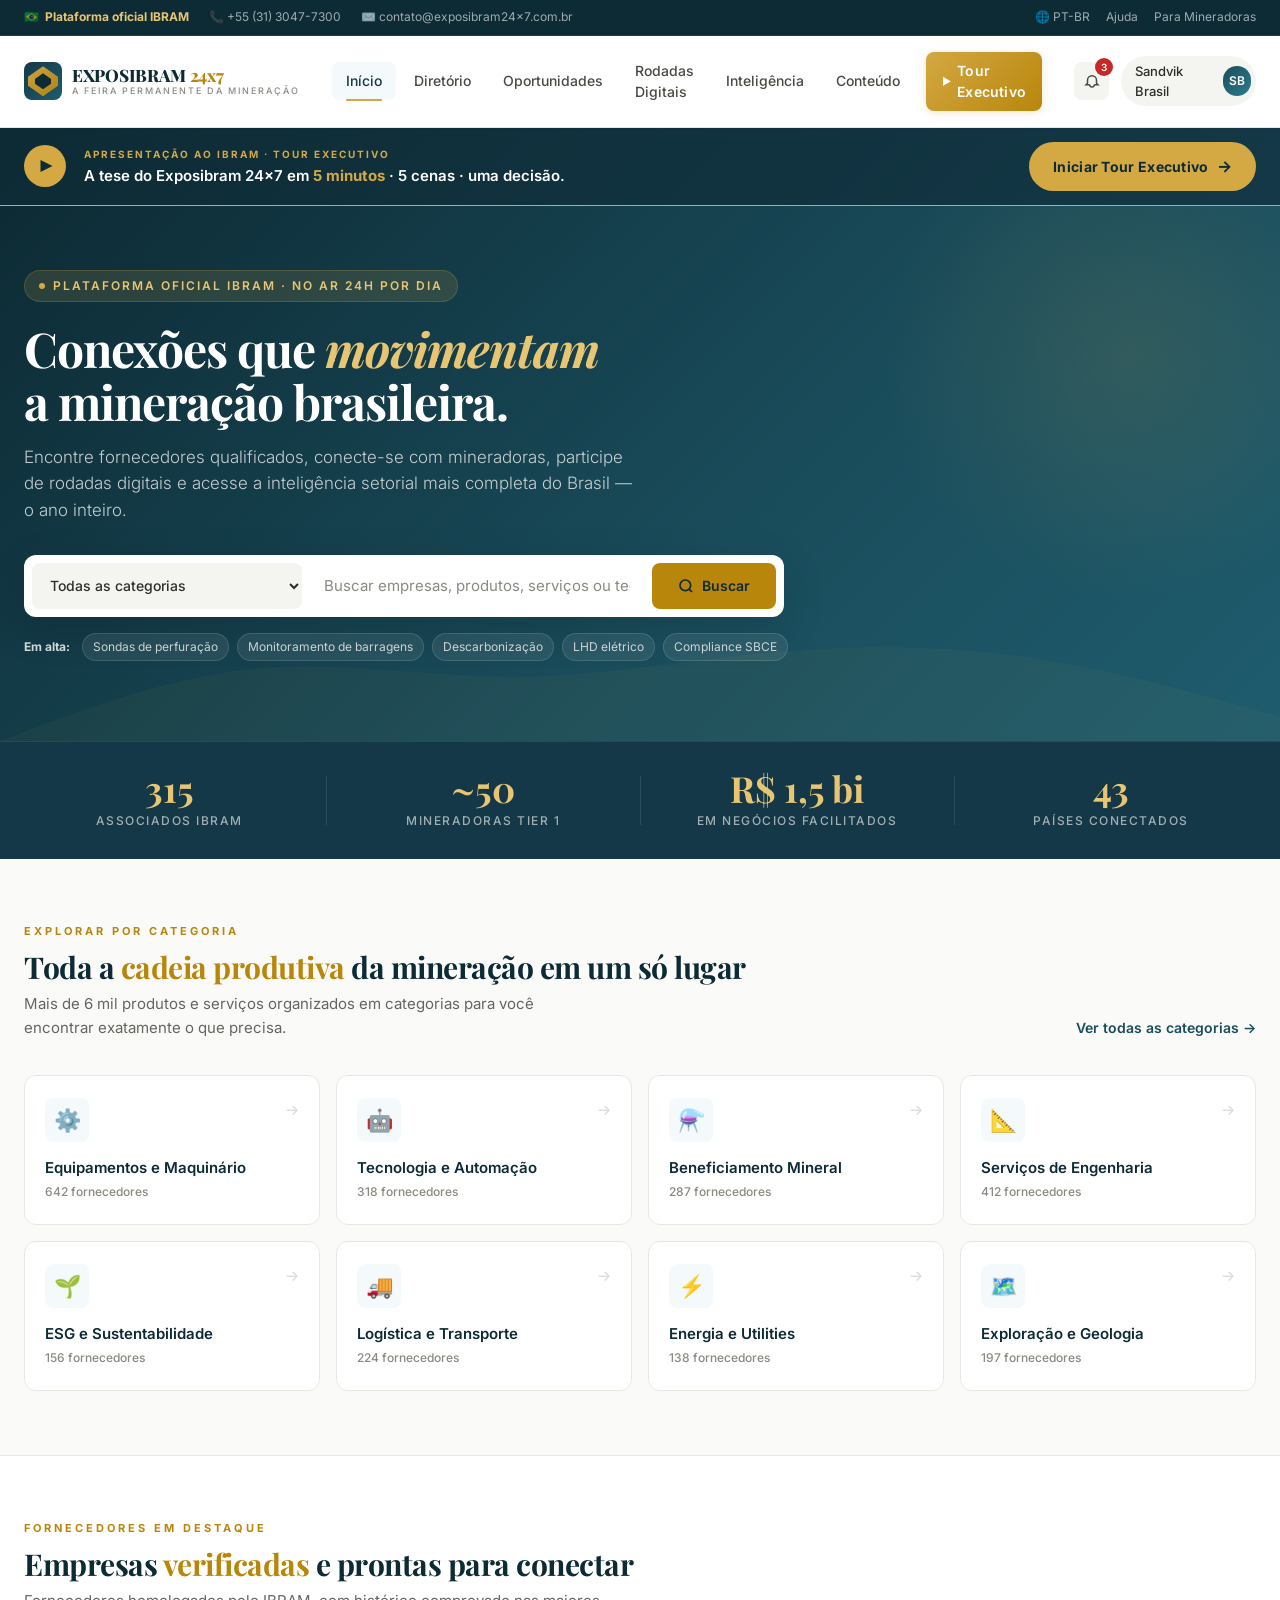
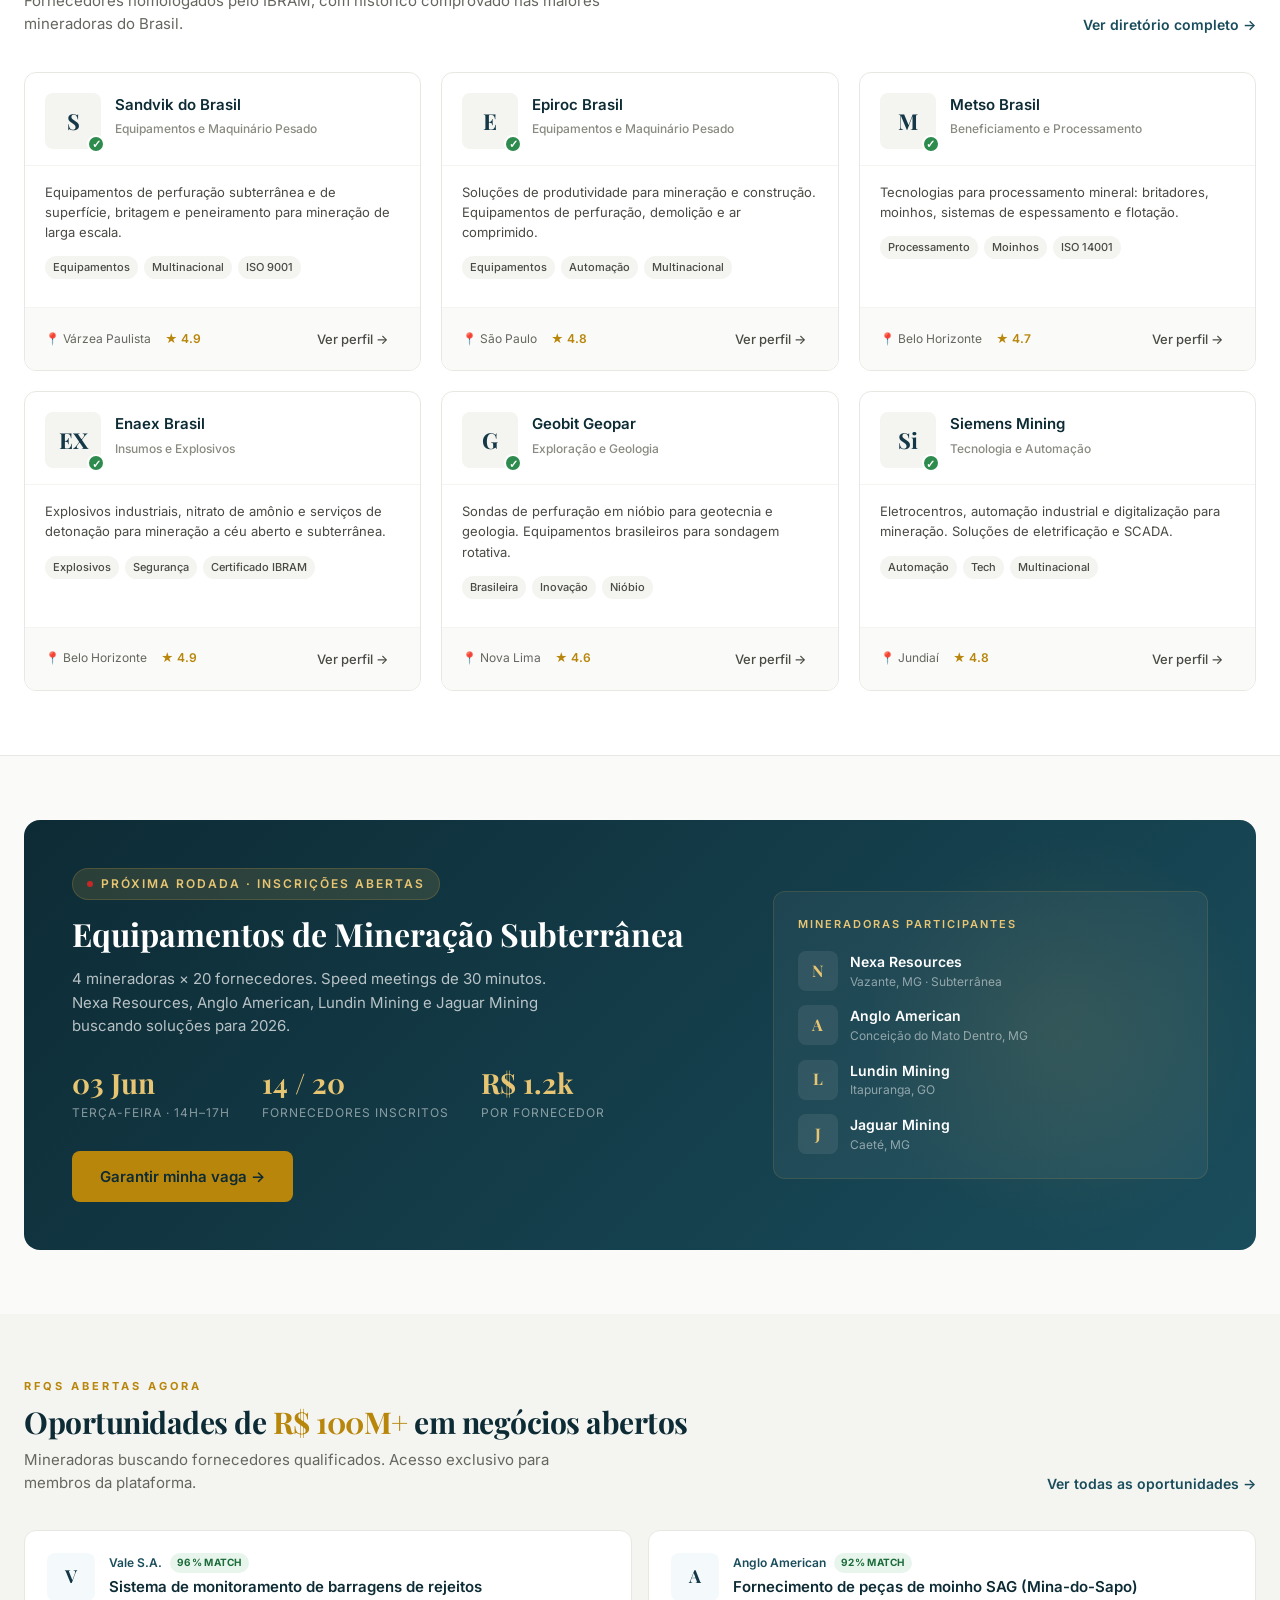
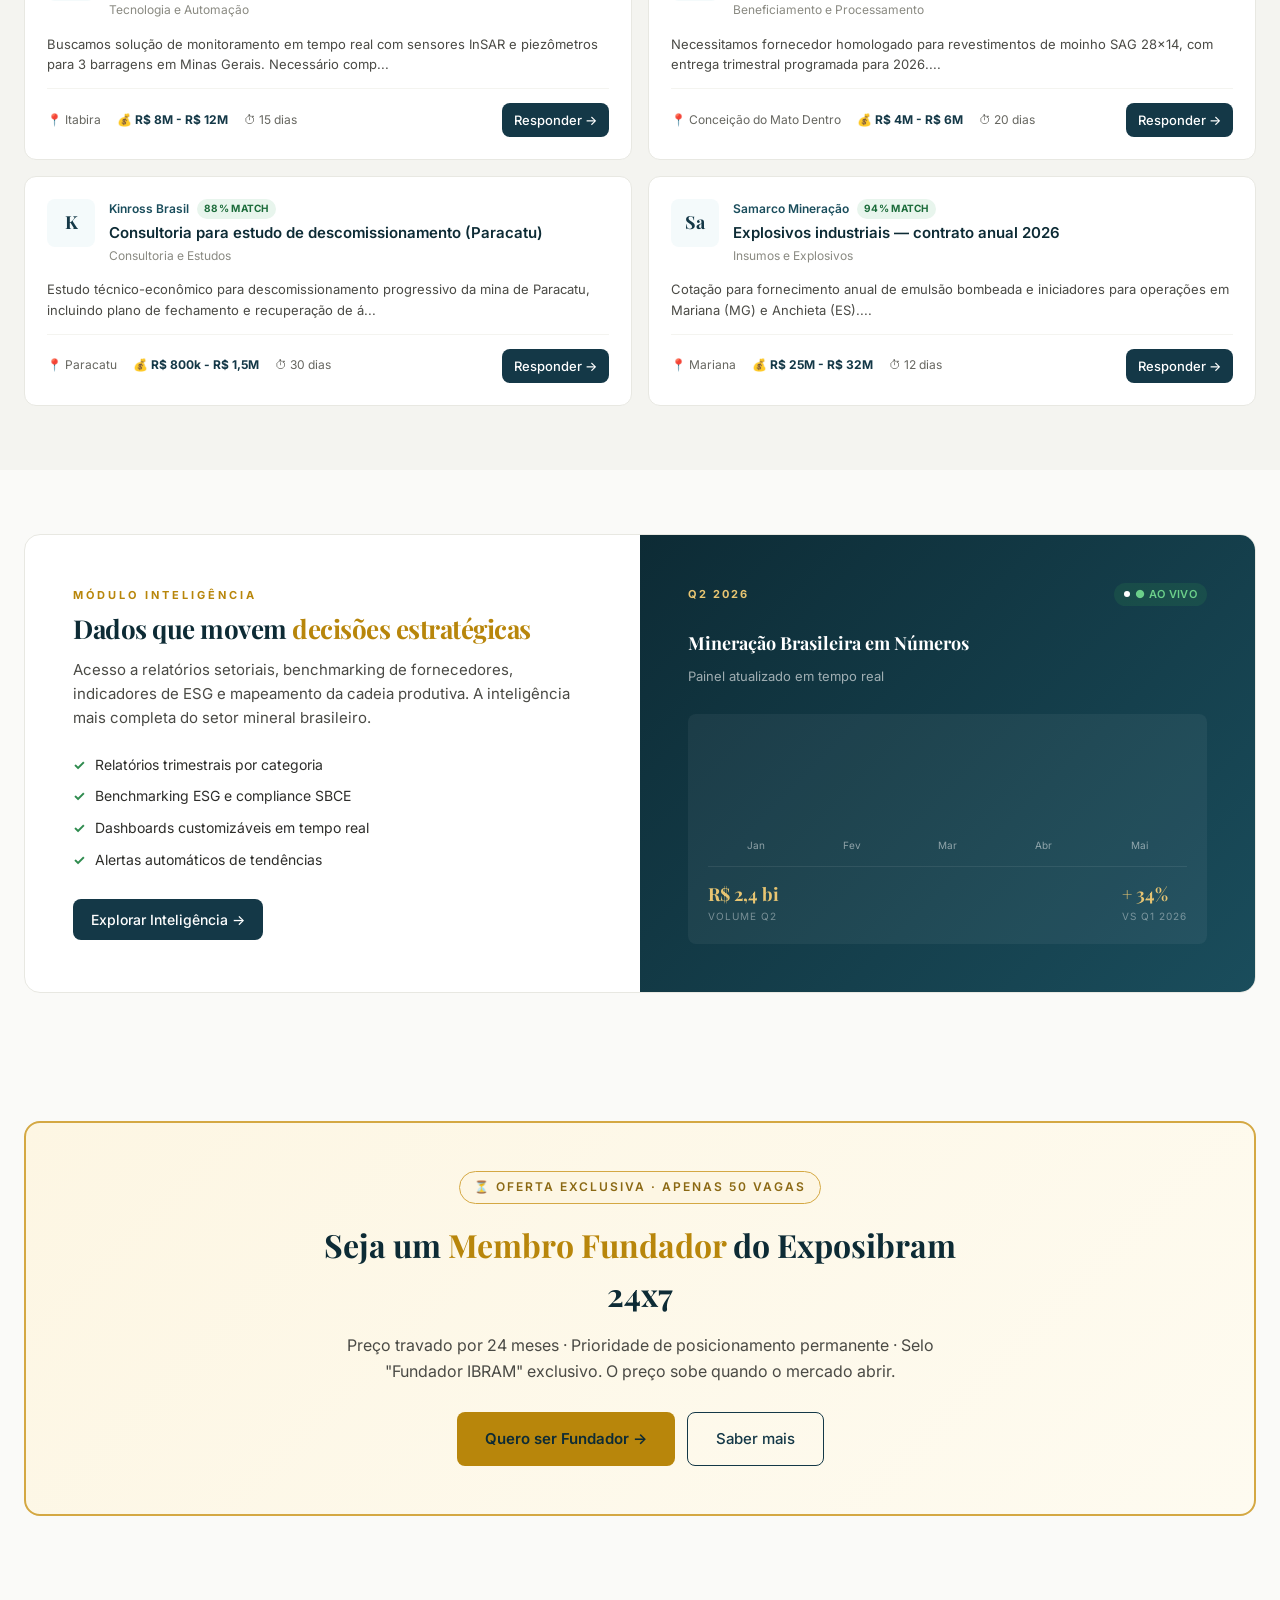
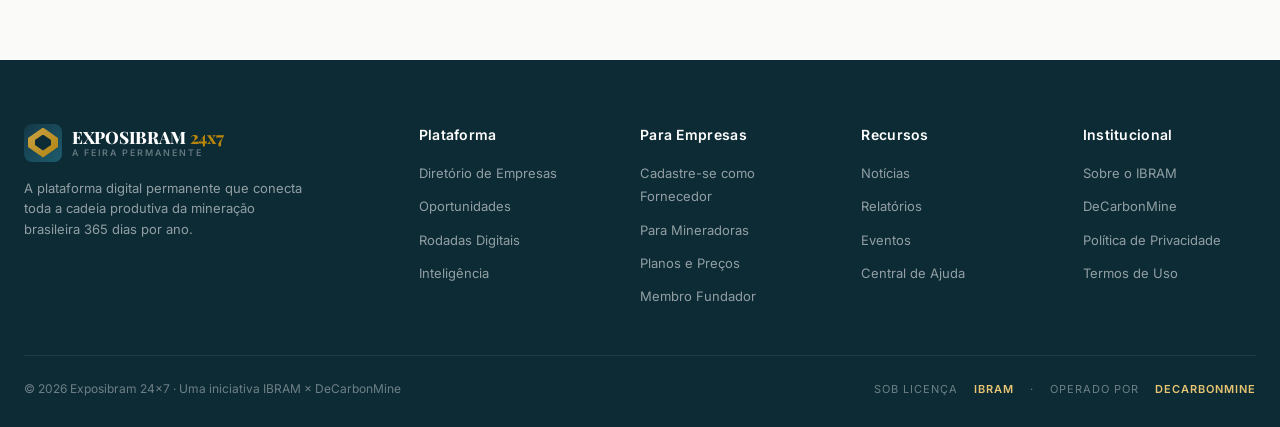
==== commit 7813b9f9: "fix: corrige número de associados IBRAM (de 2.850 fictício para 315 real) Auditoria identificou erro" ====
--- a/index.html
+++ b/index.html
@@ -80,12 +80,12 @@
     <div class="container">
       <div class="stats-grid">
         <div class="stat-item">
-          <div class="stat-value">2.850</div>
-          <div class="stat-label">Empresas Cadastradas</div>
+          <div class="stat-value">315</div>
+          <div class="stat-label">Associados IBRAM</div>
         </div>
         <div class="stat-item">
-          <div class="stat-value">580</div>
-          <div class="stat-label">Mineradoras Ativas</div>
+          <div class="stat-value">~50</div>
+          <div class="stat-label">Mineradoras Tier 1</div>
         </div>
         <div class="stat-item">
           <div class="stat-value">R$ 1,5 bi</div>
--- a/assets/styles.css
+++ b/assets/styles.css
@@ -585,11 +585,45 @@
   transition: var(--transition);
   display: flex;
   flex-direction: column;
+  position: relative;
 }
 .company-card:hover {
   border-color: var(--teal-500);
   transform: translateY(-2px);
   box-shadow: var(--shadow-lg);
+}
+
+/* ── MEMBRO FUNDADOR — Selo permanente IBRAM ── */
+.company-card.is-founder {
+  border-color: var(--gold-400);
+  background: linear-gradient(180deg, var(--gold-50) 0%, var(--white) 60px);
+  box-shadow: 0 1px 3px rgba(184, 134, 11, 0.08);
+}
+.company-card.is-founder:hover {
+  border-color: var(--gold-500);
+  box-shadow: 0 8px 24px rgba(184, 134, 11, 0.18);
+}
+.founder-ribbon {
+  background: linear-gradient(135deg, var(--gold-600), var(--gold-500));
+  color: var(--white);
+  font-size: 11px;
+  font-weight: 700;
+  letter-spacing: 0.8px;
+  text-transform: uppercase;
+  padding: 7px 16px;
+  display: flex;
+  align-items: center;
+  gap: 6px;
+  border-bottom: 1px solid var(--gold-400);
+}
+.founder-star {
+  font-size: 13px;
+  filter: drop-shadow(0 1px 1px rgba(0,0,0,0.15));
+}
+.company-card.is-founder .company-logo.verified {
+  background: var(--teal-900);
+  color: var(--gold-500);
+  box-shadow: 0 0 0 2px var(--gold-500), 0 0 0 4px var(--white);
 }
 .company-card-header {
   padding: 20px 20px 16px;
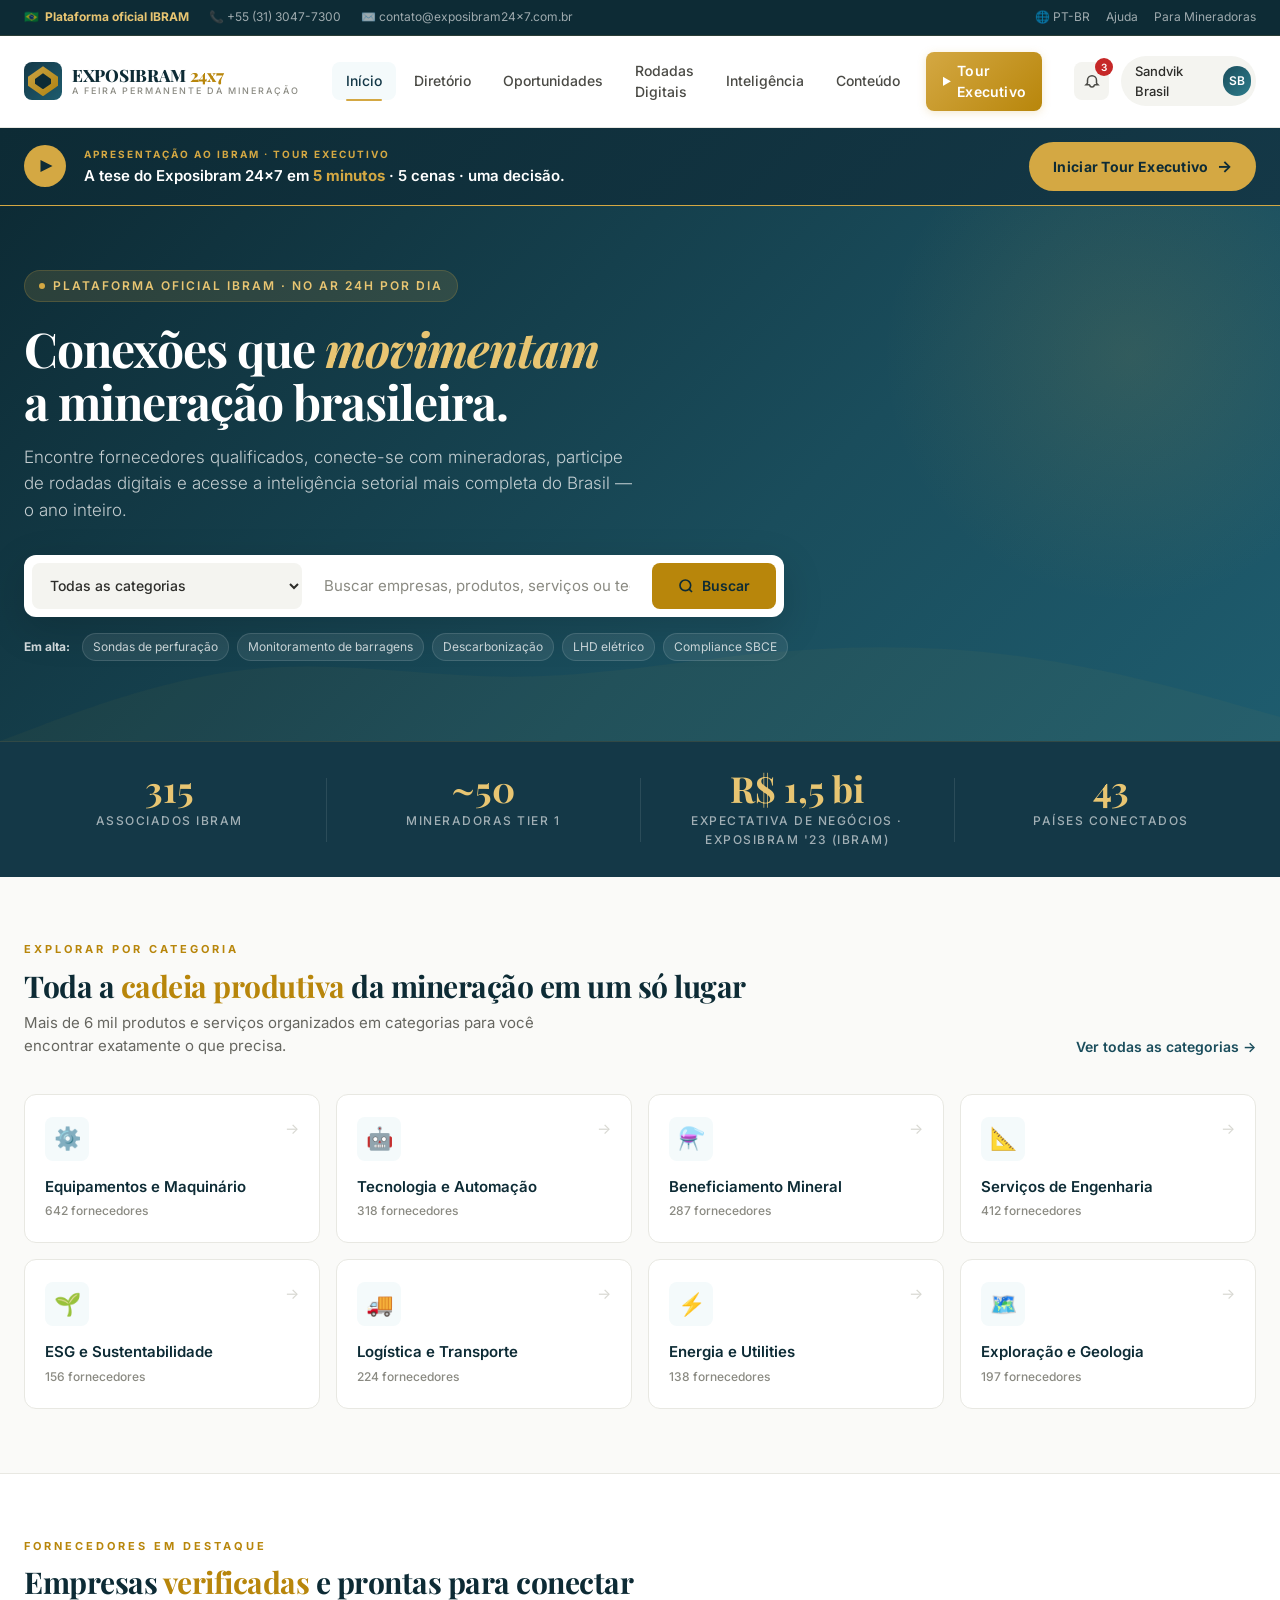
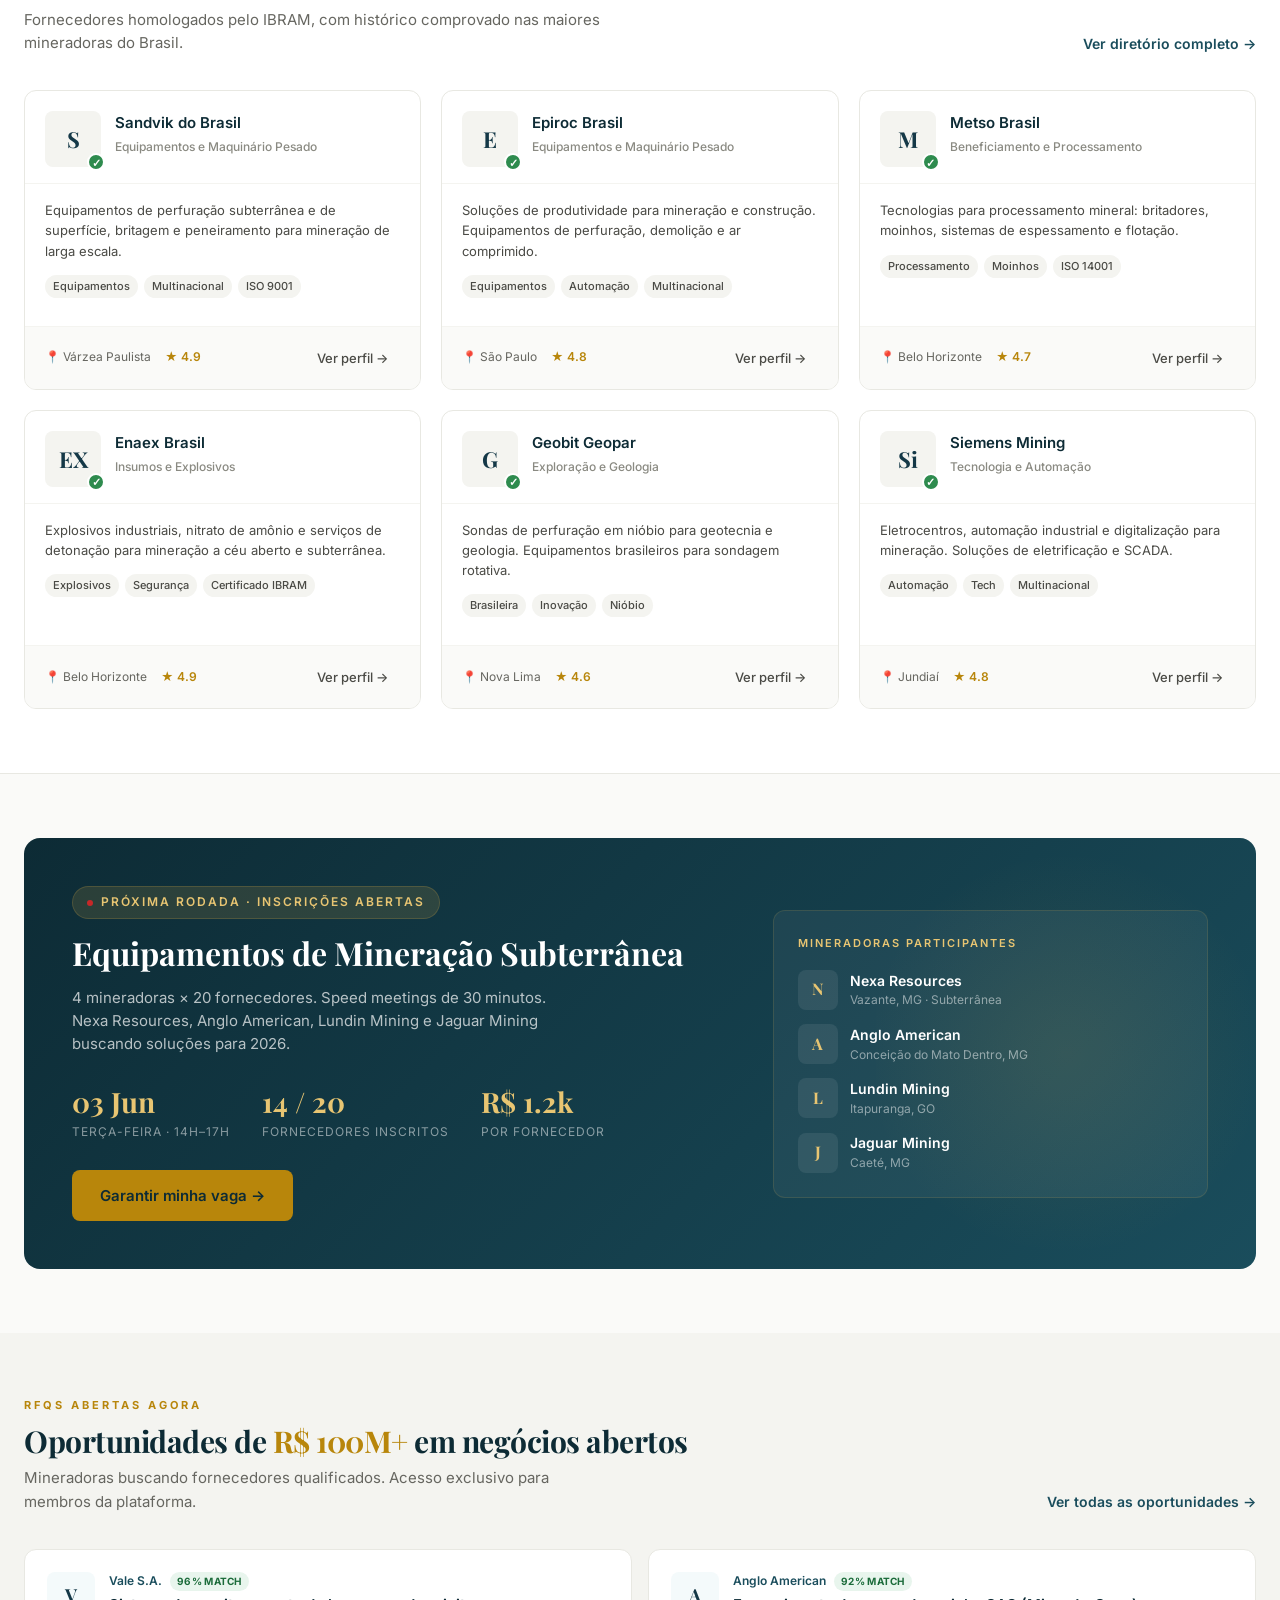
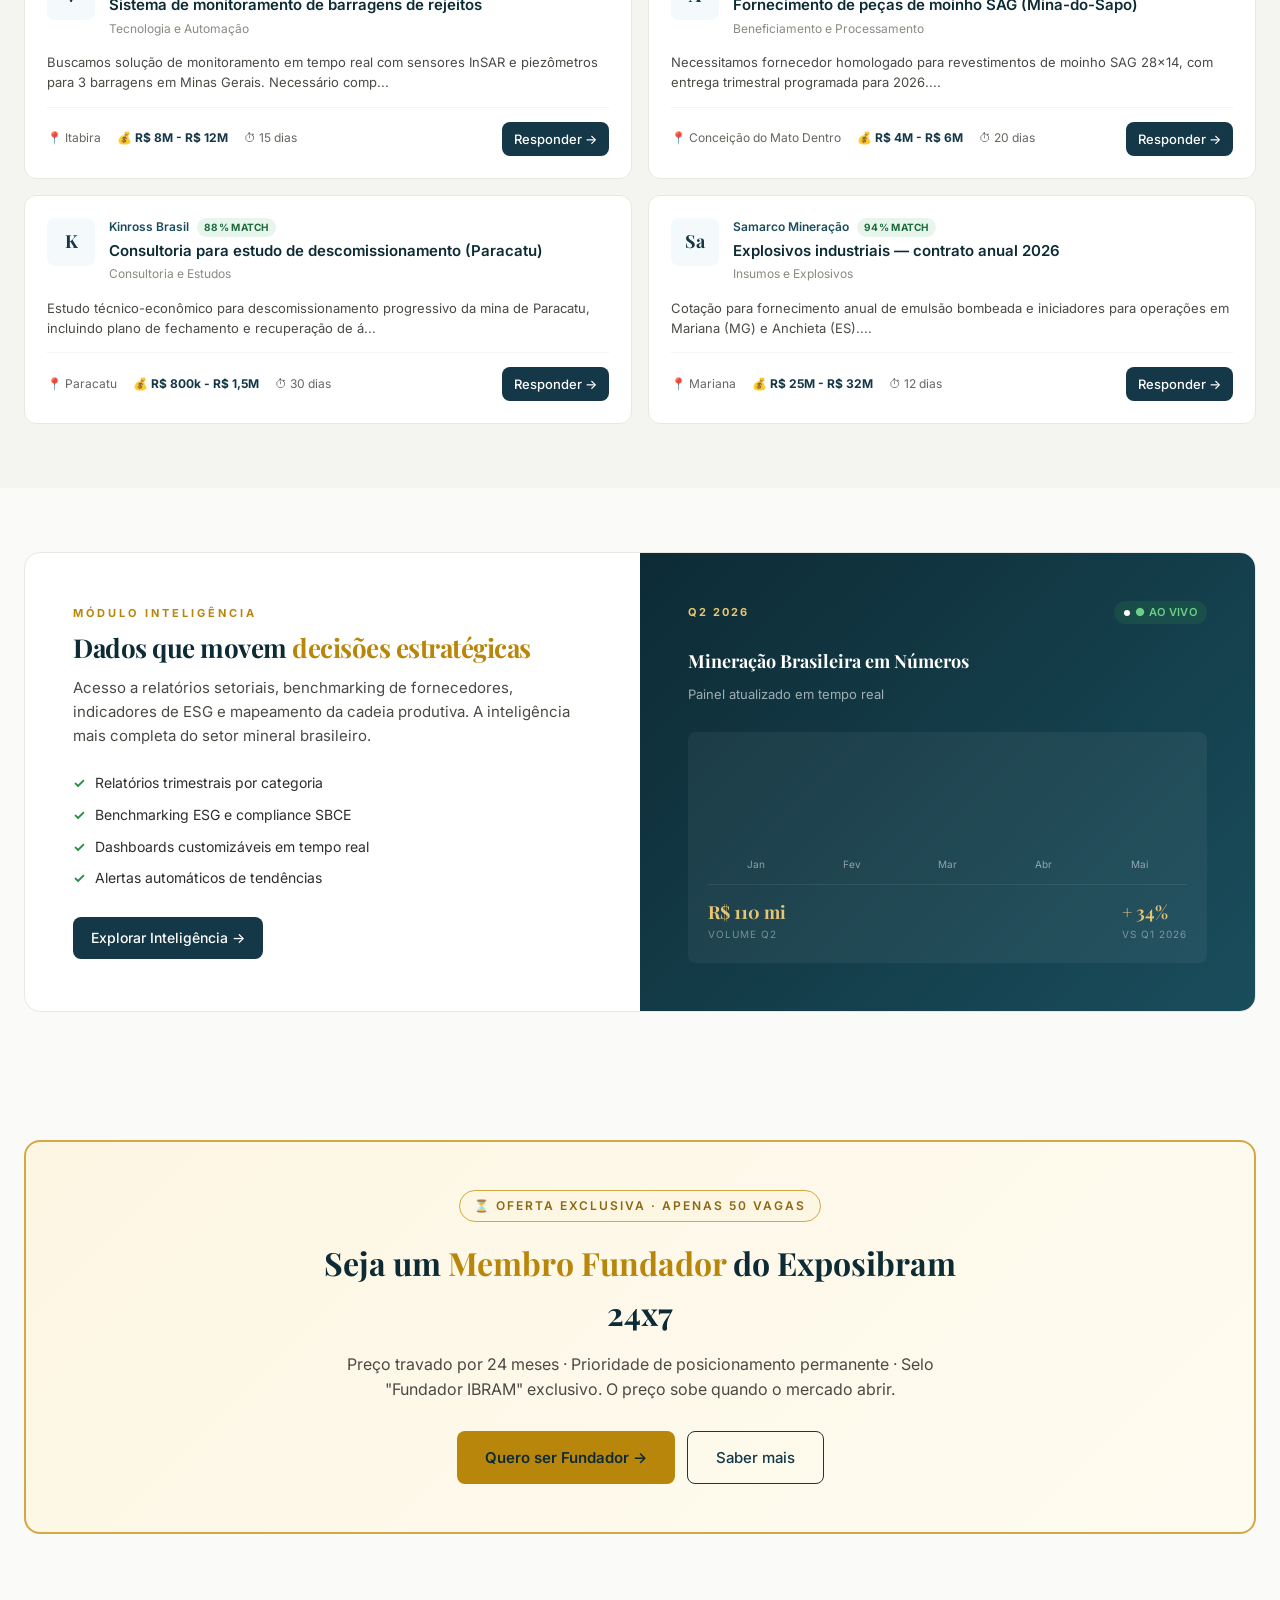
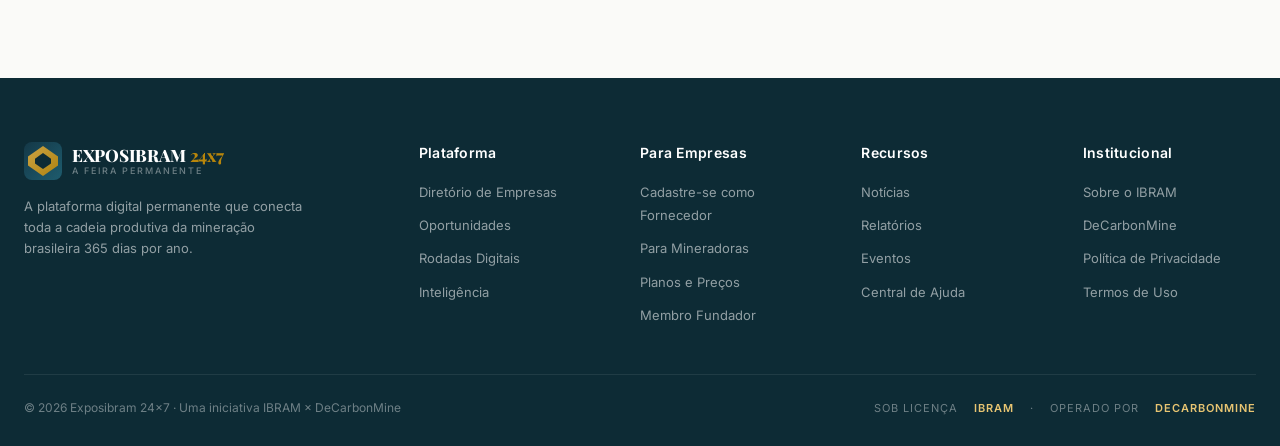
==== commit 0d34c060: "Atualiza MOC: datas Jun/2026, números alinhados ao pitch IBRAM e âncora de GMV com fonte - Datas Mai" ====
--- a/index.html
+++ b/index.html
@@ -89,7 +89,7 @@
         </div>
         <div class="stat-item">
           <div class="stat-value">R$ 1,5 bi</div>
-          <div class="stat-label">Em Negócios Facilitados</div>
+          <div class="stat-label">Expectativa de negócios · Exposibram '23 (IBRAM)</div>
         </div>
         <div class="stat-item">
           <div class="stat-value">43</div>
@@ -333,7 +333,7 @@
               </div>
               <div style="display:flex; justify-content:space-between; padding-top:14px; border-top:1px solid rgba(255,255,255,0.08)">
                 <div>
-                  <div style="color:var(--gold-400); font-family:var(--font-serif); font-size:18px; font-weight:700">R$ 2,4 bi</div>
+                  <div style="color:var(--gold-400); font-family:var(--font-serif); font-size:18px; font-weight:700">R$ 110 mi</div>
                   <div style="color:rgba(255,255,255,0.4); font-size:10px; text-transform:uppercase; letter-spacing:1px">Volume Q2</div>
                 </div>
                 <div>
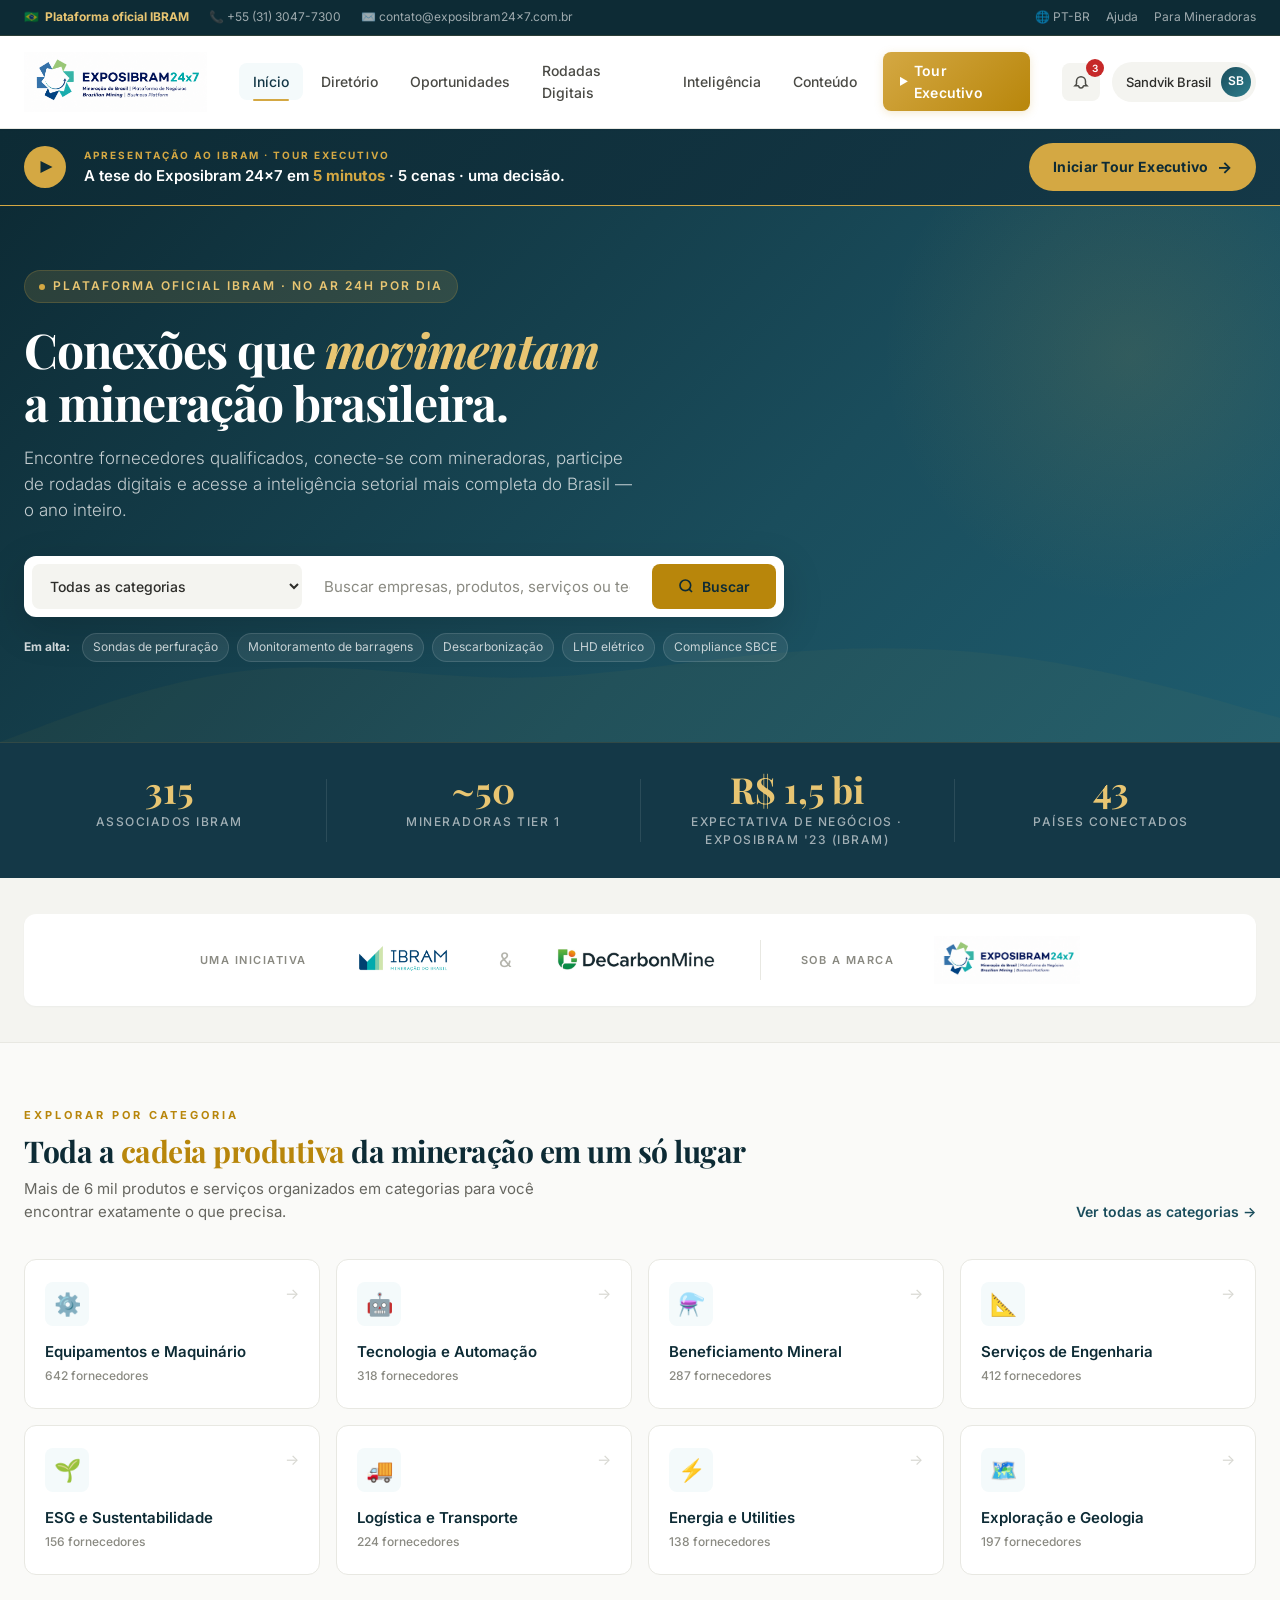
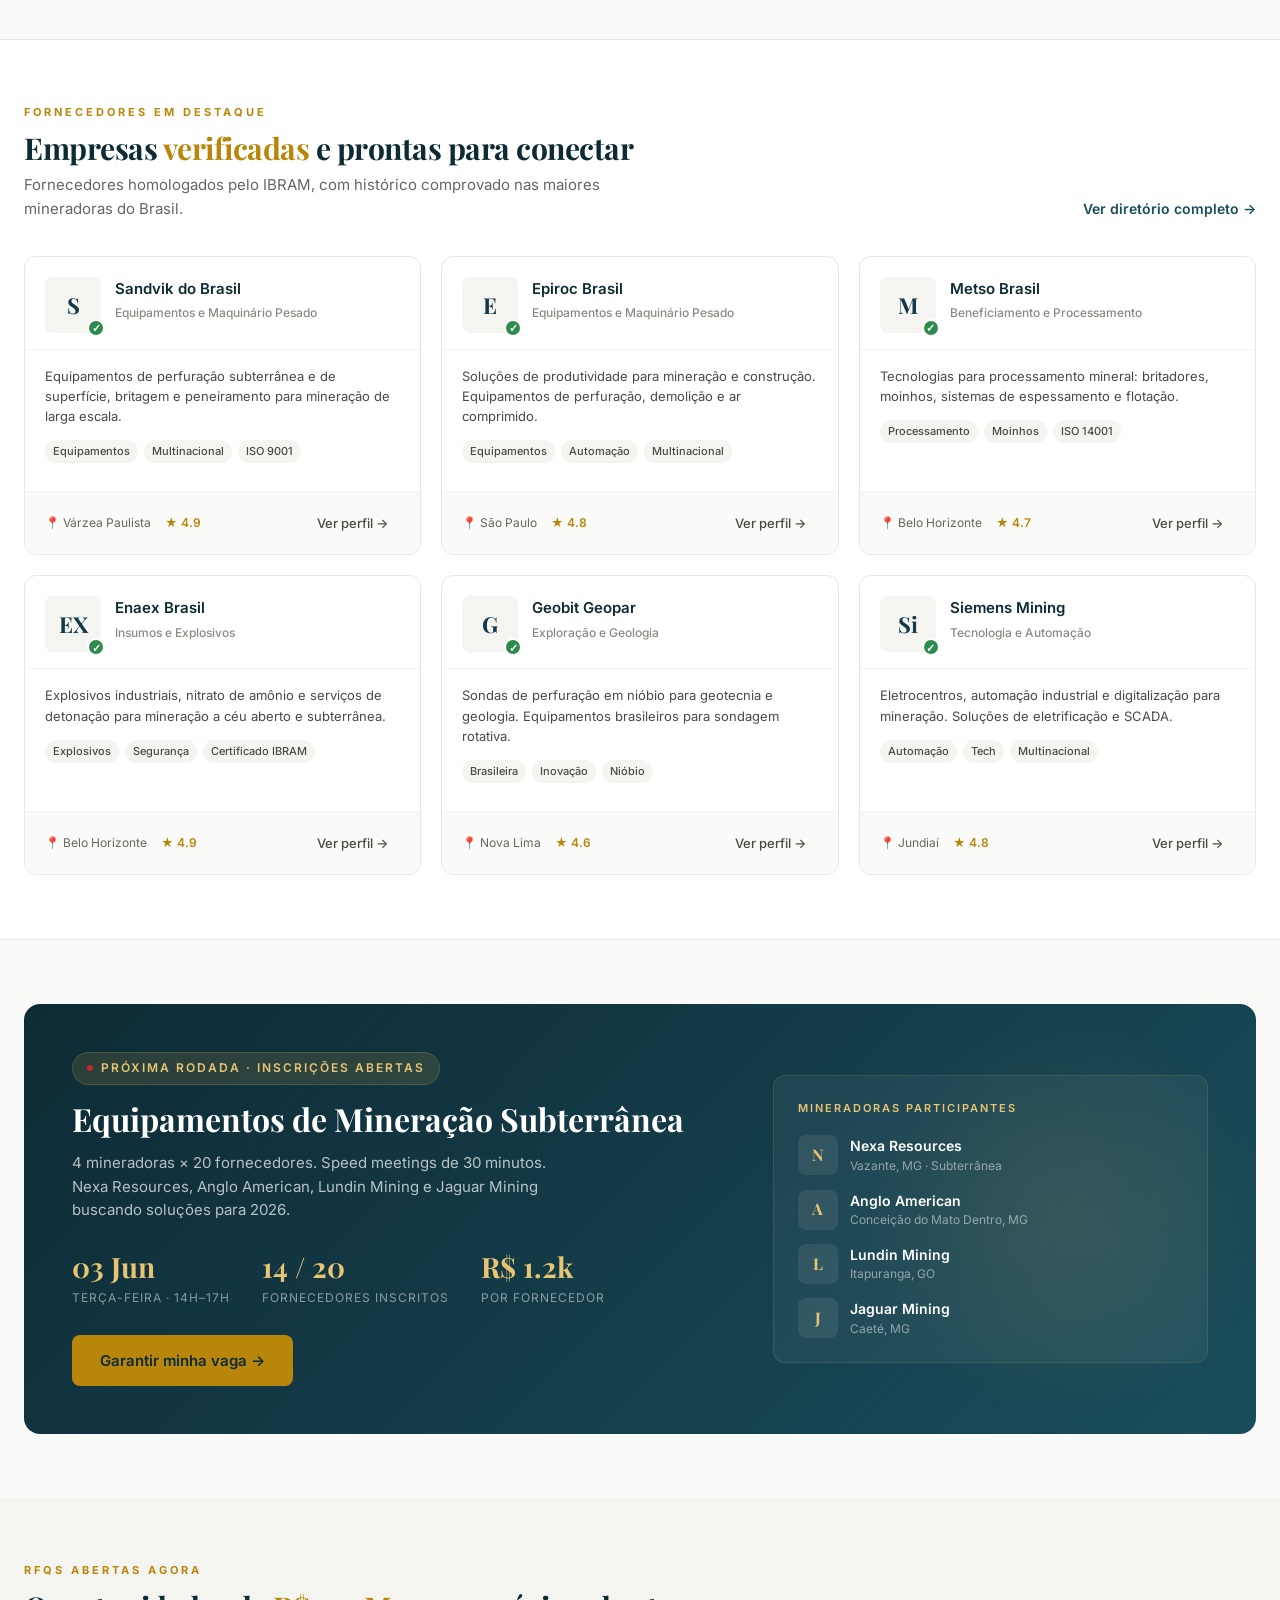
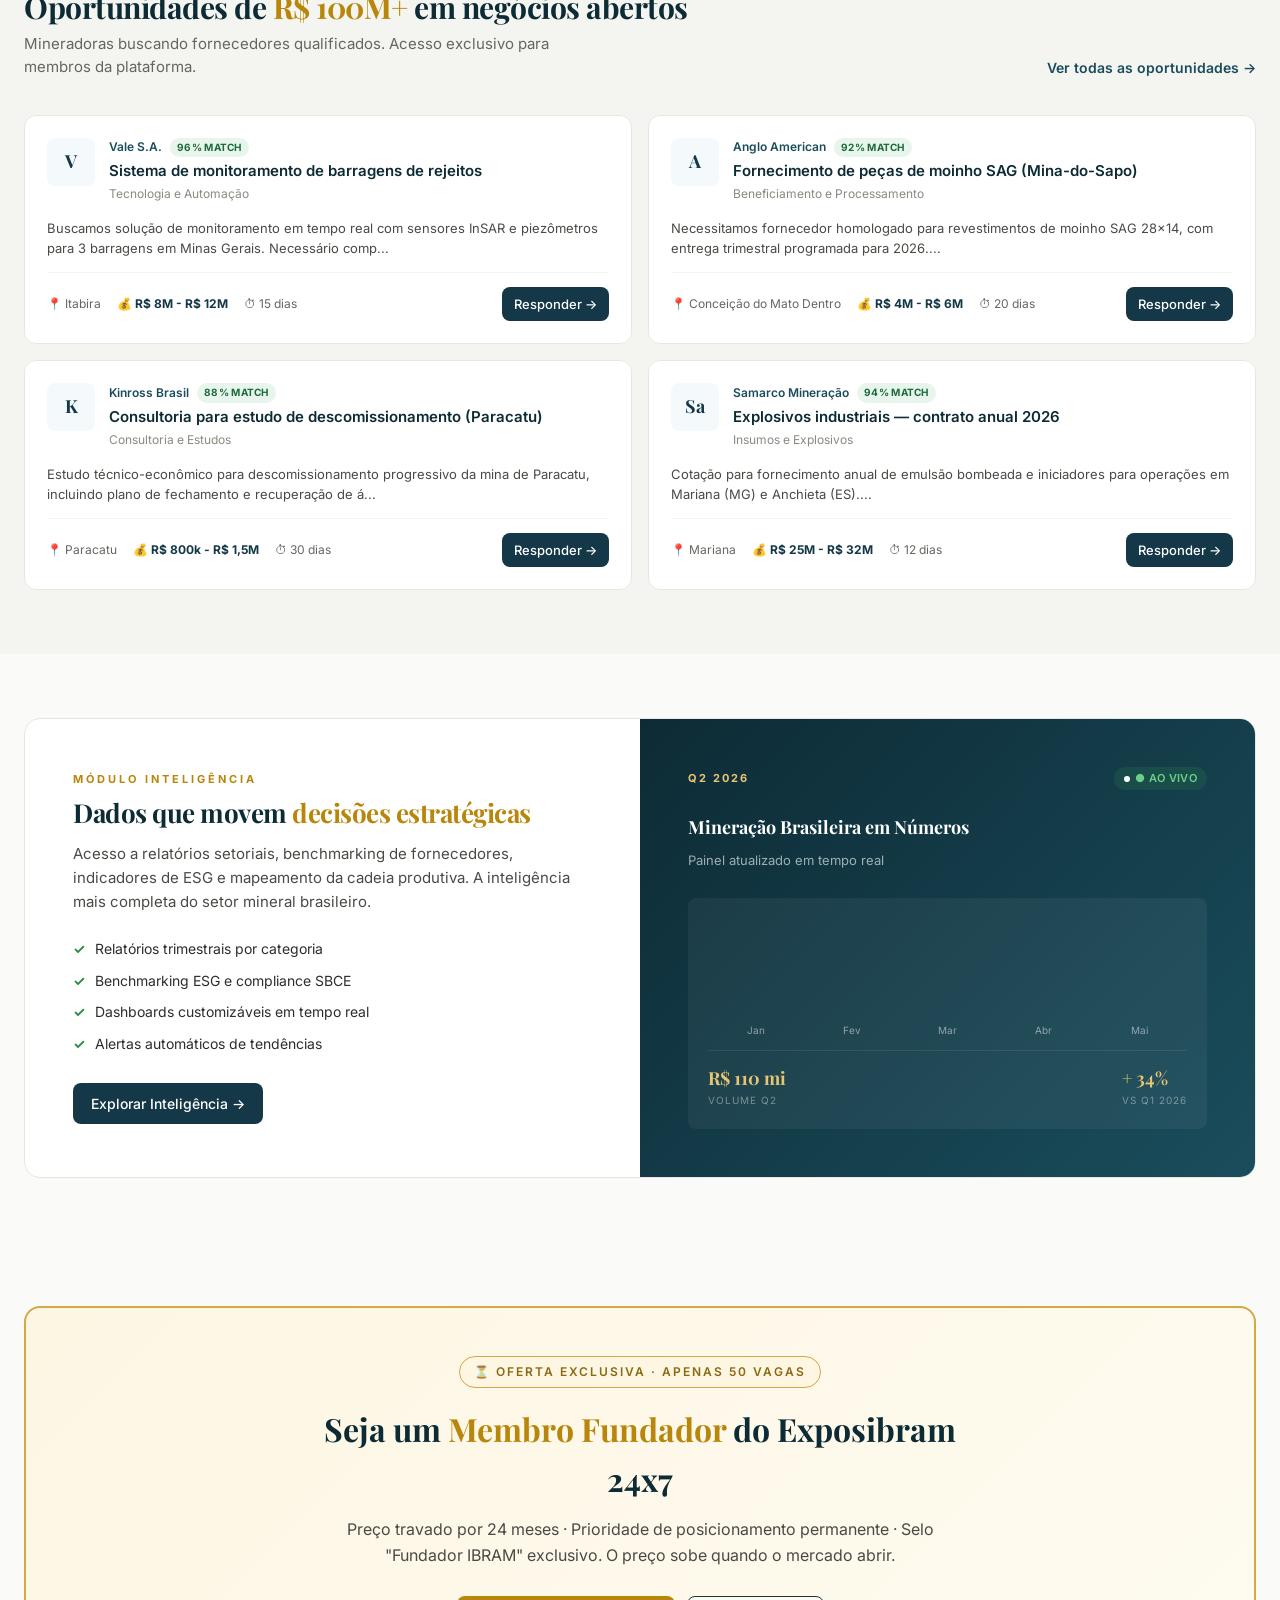
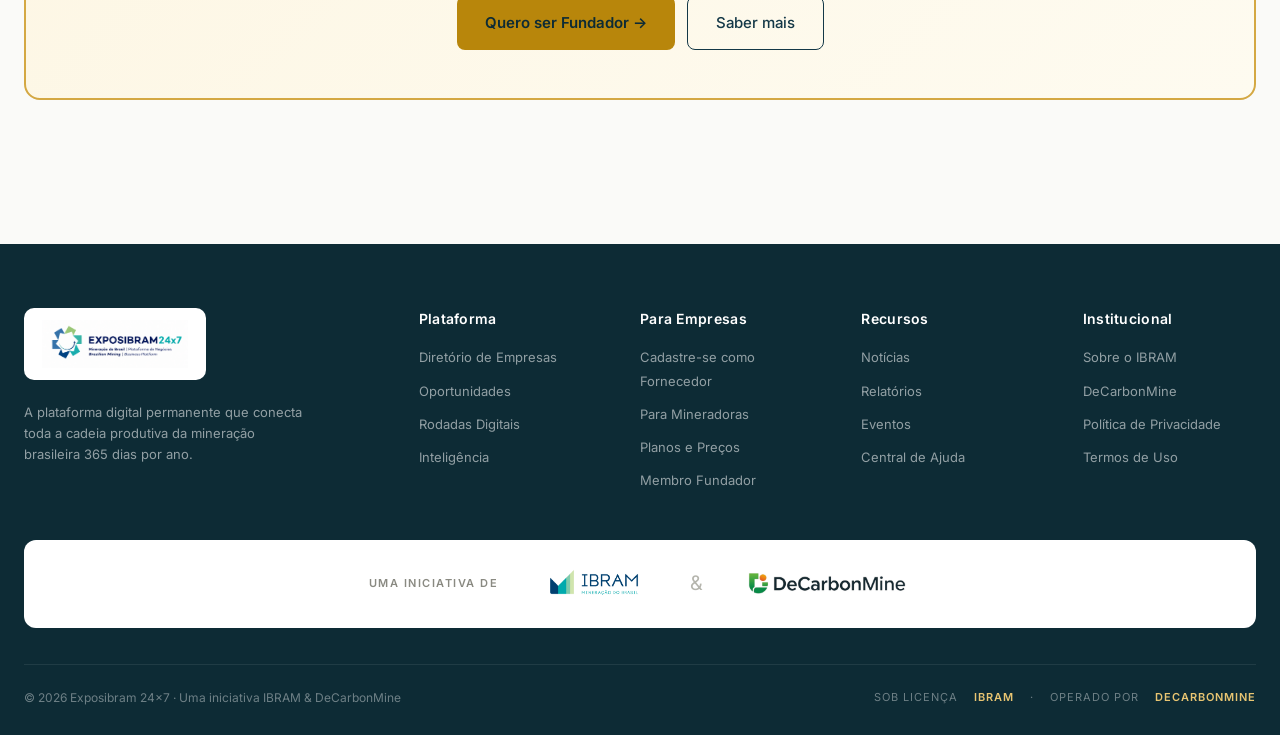
==== commit 15974852: "Adiciona logos institucionais (IBRAM, DeCarbonMine, Exposibram 24x7) - Cabecalho do site: logo da Ex" ====
--- a/index.html
+++ b/index.html
@@ -95,6 +95,21 @@
           <div class="stat-value">43</div>
           <div class="stat-label">Países Conectados</div>
         </div>
+      </div>
+    </div>
+  </section>
+
+  <!-- ─── PARCEIROS INSTITUCIONAIS ──────────────────────────── -->
+  <section style="background: var(--gray-100); padding: 36px 0; border-bottom: 1px solid var(--gray-200);">
+    <div class="container">
+      <div class="partners-band" style="box-shadow: var(--shadow-sm);">
+        <span class="partners-label">Uma iniciativa</span>
+        <img src="assets/img/ibram.jpg" alt="IBRAM" class="p-ibram">
+        <span style="color: var(--gray-400); font-size: 20px; font-weight: 400;">&amp;</span>
+        <img src="assets/img/decarbonmine.png" alt="DeCarbonMine" class="p-dcm">
+        <span class="p-divider"></span>
+        <span class="partners-label">Sob a marca</span>
+        <img src="assets/img/exposibram-24x7.png" alt="Exposibram 24x7" class="p-expo">
       </div>
     </div>
   </section>
--- a/assets/styles.css
+++ b/assets/styles.css
@@ -166,6 +166,31 @@
   text-transform: uppercase;
   margin-top: 2px;
   font-weight: 500;
+}
+
+/* ── LOGOS INSTITUCIONAIS / PARCEIROS ──────────────────────── */
+.logo-img { height: 60px; width: auto; display: block; }
+.partners-band {
+  background: var(--white);
+  border-radius: var(--radius-lg);
+  padding: 22px 36px;
+  display: flex;
+  align-items: center;
+  justify-content: center;
+  gap: 40px;
+  flex-wrap: wrap;
+}
+.partners-band img { width: auto; display: block; }
+.partners-band .p-ibram { height: 44px; }
+.partners-band .p-dcm { height: 30px; }
+.partners-band .p-expo { height: 48px; }
+.partners-band .p-divider { width: 1px; height: 40px; background: var(--gray-200); }
+.partners-label {
+  font-size: 11px;
+  letter-spacing: 1.5px;
+  text-transform: uppercase;
+  color: var(--gray-500);
+  font-weight: 600;
 }
 
 .nav { display: flex; align-items: center; gap: 4px; flex: 1; }
